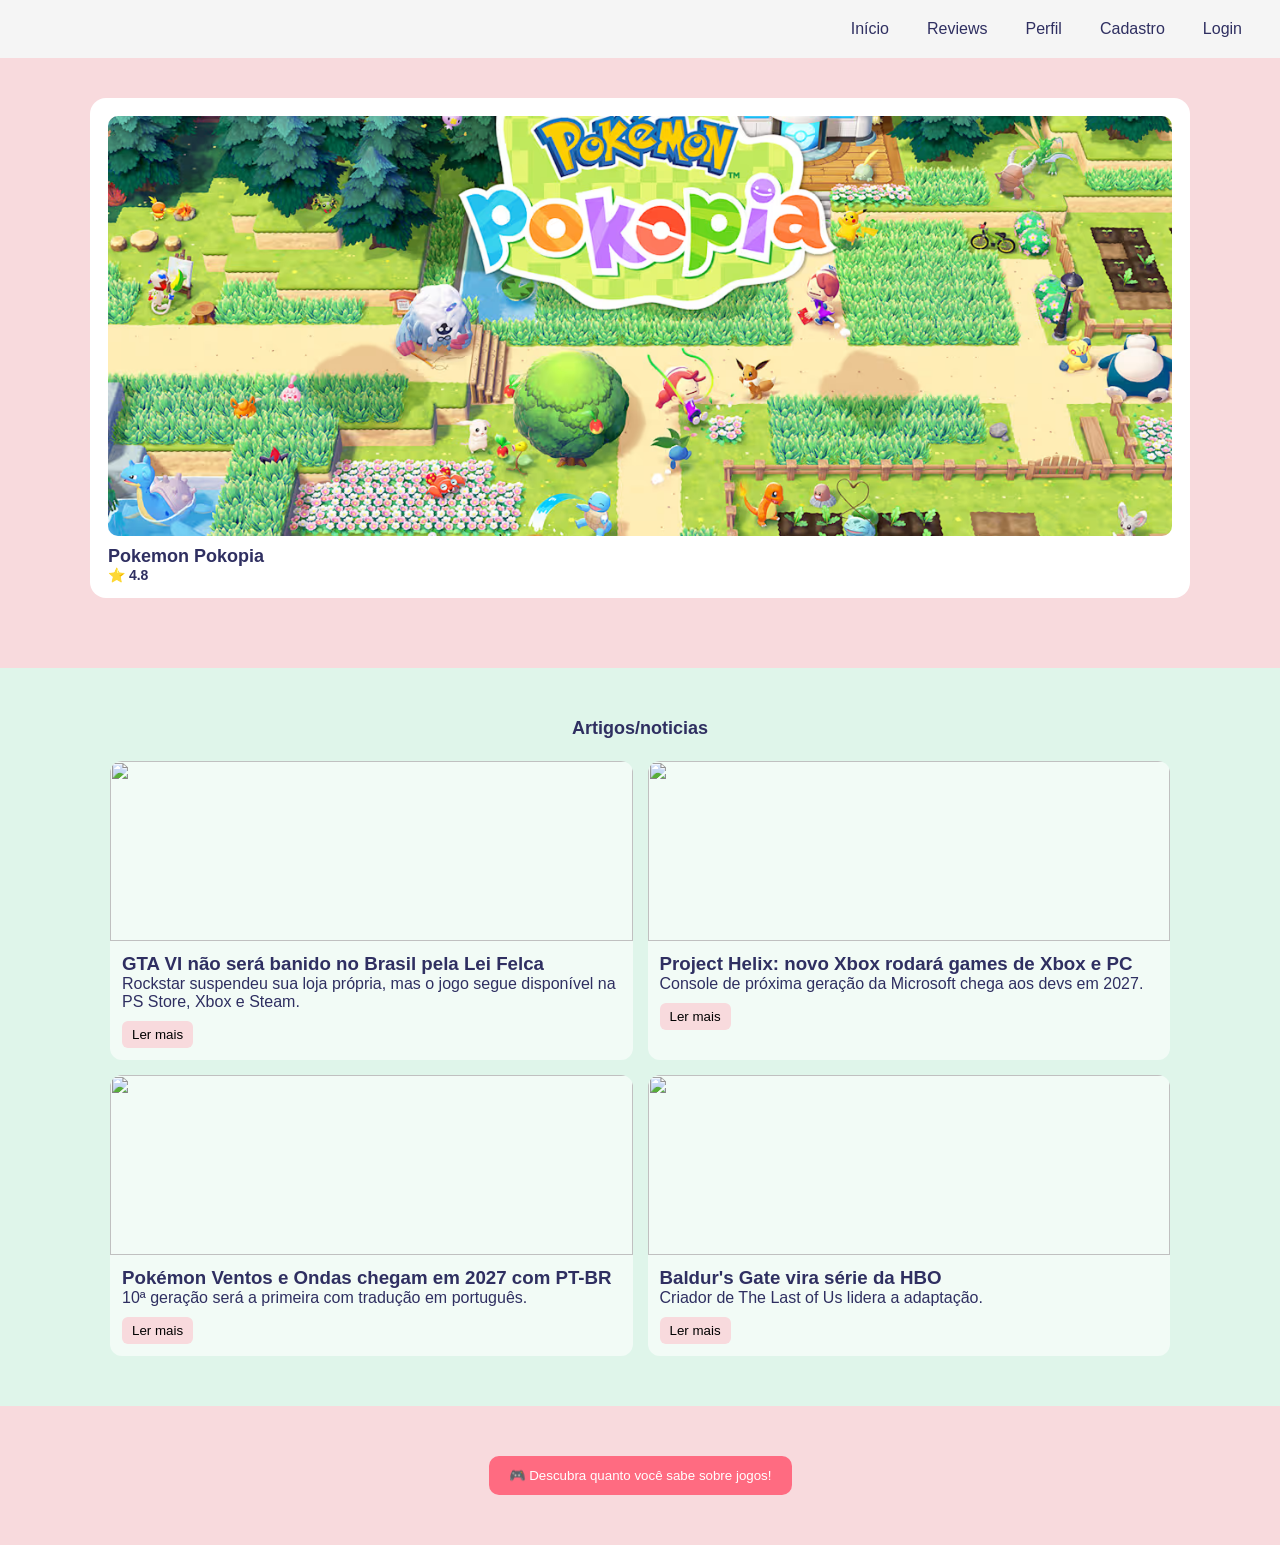
==== public/index.html @ 3f50abb3 "integrando api para cadastro e login" ====
<!DOCTYPE html>
<html lang="pt-BR">
<head>
  <meta charset="UTF-8">
  <meta name="viewport" content="width=device-width, initial-scale=1.0">
  <title>Blog</title>
  <link rel="stylesheet" href="./css/stylehome.css">
</head>

<body>

  <nav class="barra-nav">
    <div class="logo"></div>
    <div class="menu-nav">
      <a href="#" class="item-nav">Início</a>
      <a href="#" class="item-nav"> Reviews</a>
      <a href="#" class="item-nav">Perfil</a>
      <a href="cadastro.html" class="item-nav">Cadastro</a>
      <a href="login.html" class="item-nav">Login</a>
    </div>
  </nav>

  <main class="conteudo-principal">

    <section class="secao-destaque">
      <div class="carrossel">
        <div class="imagem-destaque">
          <img src="./assets/pokopia.png" class="img-placeholder">
        </div>
         <span class="nome-jogo">Pokemon Pokopia</span>
        <span class="nota-jogo">⭐ 4.8</span>
      </div>
      <div class="info-jogo-destaque">
       
      </div>
    </section>

   <section class="secao-generica">
  <h2 class="titulo-secao">Artigos/noticias</h2>

  <div class="grade-artigos">

    <!-- CARD 1 -->
    <div class="card-artigo">
      <div class="imagem-artigo">
        <img src="https://s2-g1.glbimg.com/ysUMtd2SJneUNiLdYTcmkERN_os=/0x0:1000x167/984x0/smart/filters:strip_icc()/i.s3.glbimg.com/v1/AUTH_59edd422c0c84a879bd37670ae4f538a/internal_photos/bs/2018/o/s/aubBAURqyUaTHrPVRgqA/selo-nao-e-bem-assim-1-.jpg">
      </div>
      <div class="conteudo-artigo">
        <h3 class="titulo-artigo">GTA VI não será banido no Brasil pela Lei Felca</h3>
        <p class="descricao-artigo">Rockstar suspendeu sua loja própria, mas o jogo segue disponível na PS Store, Xbox e Steam.</p>
        <a href="https://g1.globo.com/fato-ou-fake/noticia/2026/03/20/nao-e-bem-assim-gta-vi-nao-sera-comercializado-no-brasil-apos-implementacao-da-lei-felca.ghtml" target="_blank">
          <button class="btn-ler-mais">Ler mais</button>
        </a>
      </div>
    </div>

    <!-- CARD 2 -->
    <div class="card-artigo">
      <div class="imagem-artigo">
        <img src="https://s2-g1.glbimg.com/LYqdhQ_bmThPkIyx-icjrYDOu0E=/0x0:960x540/984x0/smart/filters:strip_icc()/i.s3.glbimg.com/v1/AUTH_59edd422c0c84a879bd37670ae4f538a/internal_photos/bs/2026/p/U/lhWBQKSBmDoEu4s6tlig/project-helix.jpg">
      </div>
      <div class="conteudo-artigo">
        <h3 class="titulo-artigo">Project Helix: novo Xbox rodará games de Xbox e PC</h3>
        <p class="descricao-artigo">Console de próxima geração da Microsoft chega aos devs em 2027.</p>
        <a href="https://g1.globo.com/pop-arte/games/noticia/2026/03/05/console-de-proxima-geracao-da-microsoft-de-codinome-project-helix-vai-rodar-games-de-xbox-e-pc.ghtml" target="_blank">
          <button class="btn-ler-mais">Ler mais</button>
        </a>
      </div>
    </div>

    <!-- CARD 3 -->
    <div class="card-artigo">
      <div class="imagem-artigo">
        <img src="https://www.adrenaline.com.br/wp-content/uploads/2026/02/pokemon-ventos-ondas-oficial.jpg">
      </div>
      <div class="conteudo-artigo">
        <h3 class="titulo-artigo">Pokémon Ventos e Ondas chegam em 2027 com PT-BR</h3>
        <p class="descricao-artigo">10ª geração será a primeira com tradução em português.</p>
        <a href="https://g1.globo.com/pop-arte/games/noticia/2026/02/27/pokemon-ventos-e-ondas-sao-novos-games-da-franquia-com-lancamento-em-2027-veja-trailer.ghtml" target="_blank">
          <button class="btn-ler-mais">Ler mais</button>
        </a>
      </div>
    </div>

    <!-- CARD 4 -->
    <div class="card-artigo">
      <div class="imagem-artigo">
        <img src="https://s2-g1.glbimg.com/G4YQQPD0C_KncpFWGKjkvDP0rIg=/0x0:1920x1080/984x0/smart/filters:strip_icc()/i.s3.glbimg.com/v1/AUTH_59edd422c0c84a879bd37670ae4f538a/internal_photos/bs/2026/W/F/KWmgUUS76iBB3D5oLlbQ/baldurs-gate-3.jpg">
      </div>
      <div class="conteudo-artigo">
        <h3 class="titulo-artigo">Baldur's Gate vira série da HBO</h3>
        <p class="descricao-artigo">Criador de The Last of Us lidera a adaptação.</p>
        <a href="https://g1.globo.com/pop-arte/tv-e-series/noticia/2026/02/05/baldurs-gate-vai-virar-serie-do-cocriador-de-the-last-of-us.ghtml" target="_blank">
          <button class="btn-ler-mais">Ler mais</button>
        </a>
      </div>
    </div>

  </div>
</section>

    <!-- QUIZ (ADICIONADO) -->
    <section class="secao-quiz">

      <button class="btn-quiz" onclick="iniciarQuiz()">
        🎮 Descubra quanto você sabe sobre jogos!
      </button>

      <div class="caixa-quiz" id="quizBox" style="display:none;">
        
        <p class="progresso-quiz">
          Questão <span id="numQuestao">1</span> de <span id="totalQuestoes"></span>
        </p>

        <div class="barra-progresso">
          <div class="barra-progresso-preenchida" id="barra"></div>
        </div>

        <p class="pergunta-quiz" id="pergunta"></p>

        <div class="opcoes-quiz">
          <button class="opcao-quiz" onclick="responder('A')" id="A"></button>
          <button class="opcao-quiz" onclick="responder('B')" id="B"></button>
          <button class="opcao-quiz" onclick="responder('C')" id="C"></button>
          <button class="opcao-quiz" onclick="responder('D')" id="D"></button>
        </div>

        <button onclick="proxima()" id="btnProx" disabled>Próxima</button>

      </div>

    </section>

  </main>

</body>

<script>
const perguntas = [
{
  pergunta: "Quem criou The Legend of Zelda?",
  A: "Shigeru Miyamoto",
  B: "Hideo Kojima",
  C: "Shinji Mikami",
  D: "Masahiro Sakurai",
  correta: "A"
},
{
  pergunta: "Qual é a franquia mais vendida?",
  A: "GTA",
  B: "Mario",
  C: "Pokémon",
  D: "Call of Duty",
  correta: "C"
},
{
  pergunta: "Quem criou o PlayStation?",
  A: "Nintendo",
  B: "Microsoft",
  C: "Sony",
  D: "SEGA",
  correta: "C"
}
]

let atual = 0
let pontos = 0

function iniciarQuiz() {
  document.getElementById("quizBox").style.display = "block"
  carregarPergunta()
}

function carregarPergunta() {
  let q = perguntas[atual]

  document.getElementById("pergunta").innerText = q.pergunta
  document.getElementById("A").innerText = q.A
  document.getElementById("B").innerText = q.B
  document.getElementById("C").innerText = q.C
  document.getElementById("D").innerText = q.D

  document.getElementById("numQuestao").innerText = atual + 1
  document.getElementById("totalQuestoes").innerText = perguntas.length

  let progresso = (atual / perguntas.length) * 100
  document.getElementById("barra").style.width = progresso + "%"

  document.getElementById("btnProx").disabled = true
}

function responder(letra) {
  if (letra === perguntas[atual].correta) {
    pontos++
  }

  document.getElementById("btnProx").disabled = false
}

function proxima() {
  atual++

  if (atual < perguntas.length) {
    carregarPergunta()
  } else {
    finalizar()
  }
}

function finalizar() {
  document.getElementById("quizBox").innerHTML = `
    <h2>Fim do Quiz 🎉</h2>
    <p>Você acertou ${pontos} de ${perguntas.length}</p>
    <button onclick="location.reload()">Jogar novamente</button>
  `
}
</script>

</html>
---- public/css/stylehome.css ----
* {
  margin: 0;
  padding: 0;
  box-sizing: border-box;
}

body {
  font-family: sans-serif;
  color: #2F2F61;
  background: #ffffff;
}
.barra-nav {
  display: flex;
  justify-content: space-between;
  align-items: center;
  background-color: #f5f5f5;
  padding: 12px 24px;
}

.menu-nav {
  display: flex;
  gap: 10px;
}

.item-nav {
  text-decoration: none;
  color: #2F2F61;
  padding: 8px 14px;
  border-radius: 20px;
}

.conteudo-principal {
  width: 100%;
}

main section {
  width: 100%;
  padding: 50px 0;
}

main section:nth-child(odd) {
  background: #F8DADD;
}

main section:nth-child(even) {
  background: #DFF5EA;
}
main section > * {
  max-width: 1100px;
  margin: 0 auto;
  padding: 0 20px;
}

.secao-destaque {
  padding: 40px 0;
}

.titulo-secao {
  max-width: 900px;
  margin: 0 auto 10px auto;
  padding: 0 20px;
  font-size: 18px;
}

.carrossel {
  width: 100%;
  max-width: 1100px;
  margin: 0 auto;
  border-radius: 16px;
  background: white;
  padding: 18px;
  height: 500px;
}

.img-placeholder {
  width: 100%;
  height: 420px;
  object-fit: cover;
  border-radius: 10px;
  display: block;
}

.info-jogo-destaque {
  display: flex;
  justify-content: space-between;
  padding: 30px 0 0 0;
}

.secao-generica {
  display: flex;
  flex-direction: column;
  gap: 12px;
}

.card-vazio,
.card-artigo,
.caixa-quiz {
  background: rgba(255, 255, 255, 0.6);
  border-radius: 12px;
}

.grade-cards {
  display: grid;
  grid-template-columns: repeat(3, 1fr);
  gap: 15px;
}

.card-vazio {
  height: 140px;
}

/* ================= ARTIGOS ================= */

.grade-artigos {
  display: grid;
  grid-template-columns: repeat(2, 1fr);
  gap: 15px;
}

.card-artigo {
  overflow: hidden;
  display: flex;
  flex-direction: column;
}

.imagem-artigo {
  height: 180px;
}

.imagem-artigo img {
  width: 100%;
  height: 100%;
  object-fit: cover;
}

.conteudo-artigo {
  padding: 12px;
}

.btn-ler-mais {
  margin-top: 10px;
  background: #F8DADD;
  border: none;
  padding: 6px 10px;
  border-radius: 6px;
  cursor: pointer;
}

/* ================= QUIZ ================= */

.secao-quiz {
  text-align: center;
}

.btn-quiz {
  background: #ff6b81;
  color: white;
  border: none;
  padding: 12px 20px;
  border-radius: 10px;
  cursor: pointer;
}

.caixa-quiz {
  margin-top: 20px;
  padding: 20px;
  max-width: 500px;
  margin-left: auto;
  margin-right: auto;
}

.opcao-quiz {
  width: 100%;
  margin: 8px 0;
  padding: 10px;
  border-radius: 8px;
  border: none;
  background: rgba(255,255,255,0.8);
  cursor: pointer;
}

.opcao-quiz:hover {
  background: #ff6b81;
  color: white;
}

/* BARRA */
.barra-progresso {
  height: 8px;
  background: #ddd;
  border-radius: 10px;
  margin: 10px 0;
}

.barra-progresso-preenchida {
  height: 100%;
  width: 0%;
  background: #ff6b81;
  border-radius: 10px;
}
.nome-jogo {
  font-size: 18px;
  font-weight: bold;
  display: block;
  margin-top: 10px;
}

.nota-jogo {
  font-size: 14px;
  font-weight: bold;
  display: block;
}
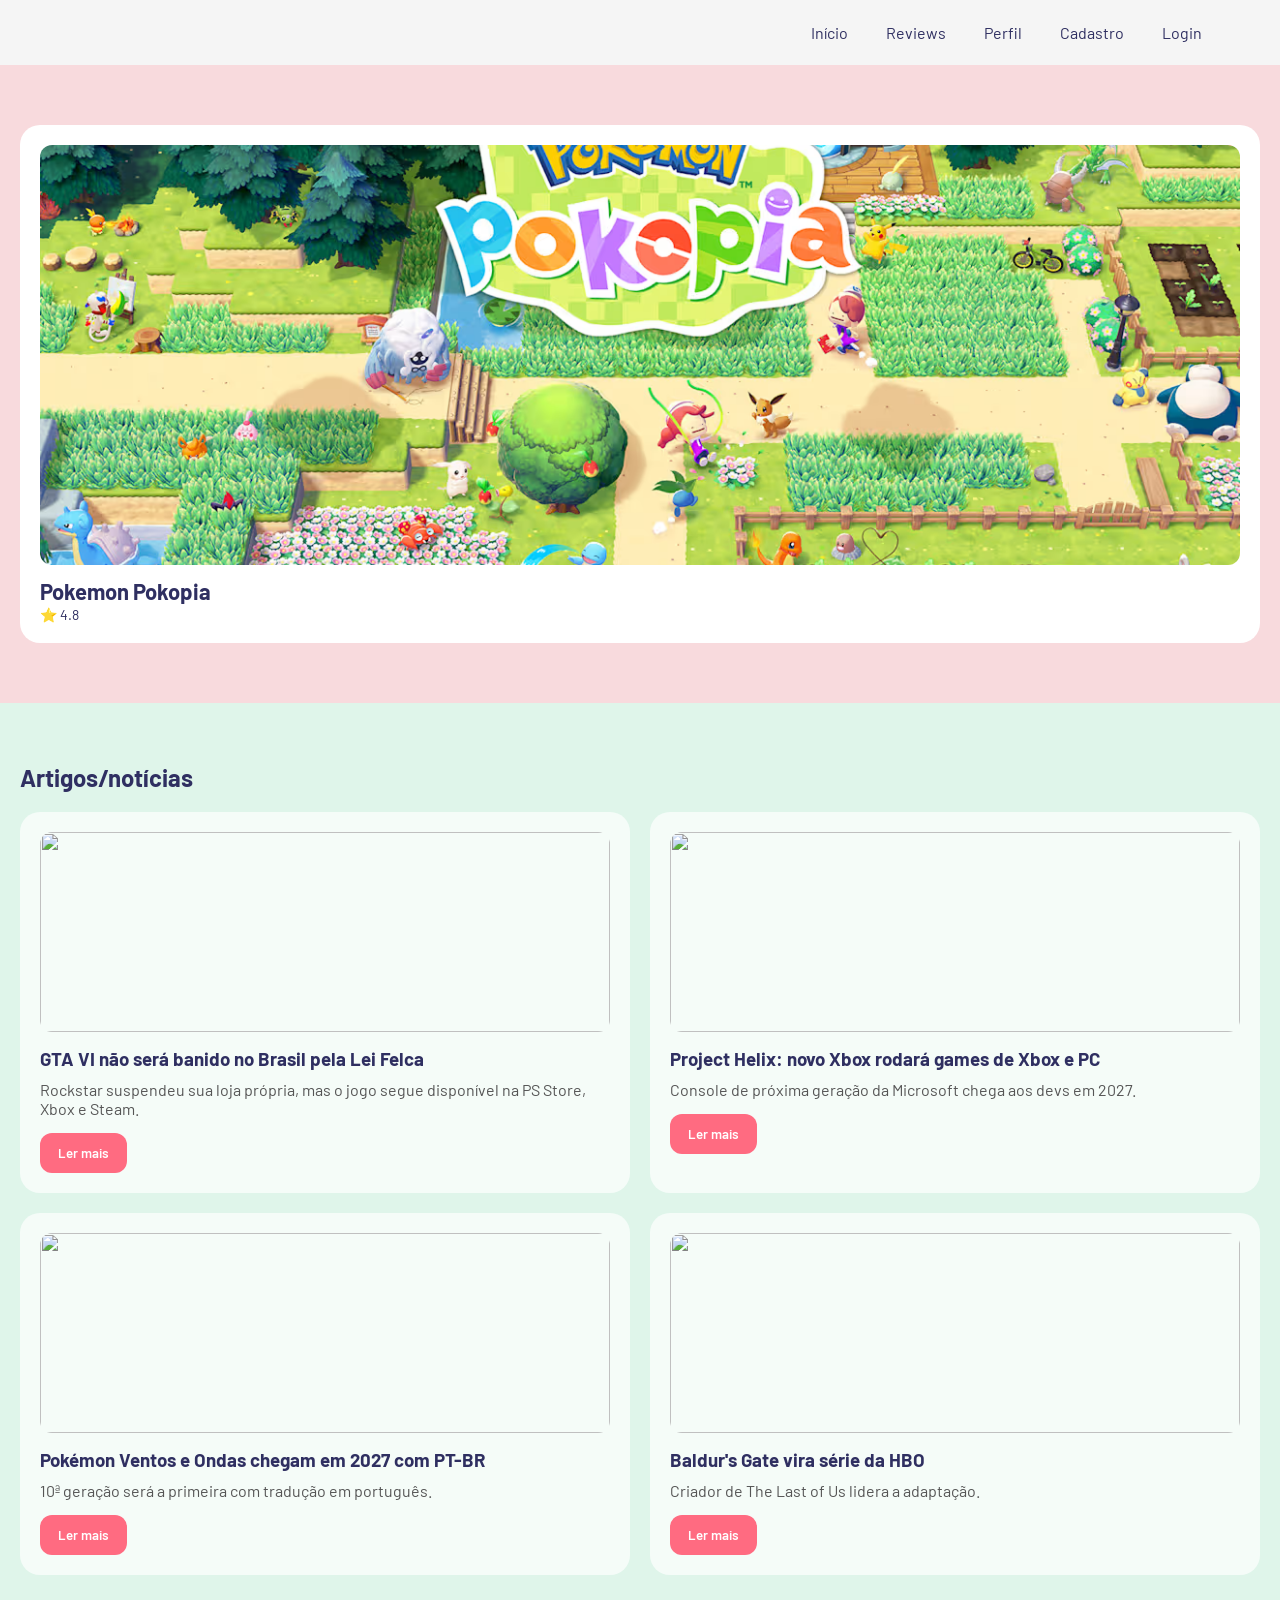
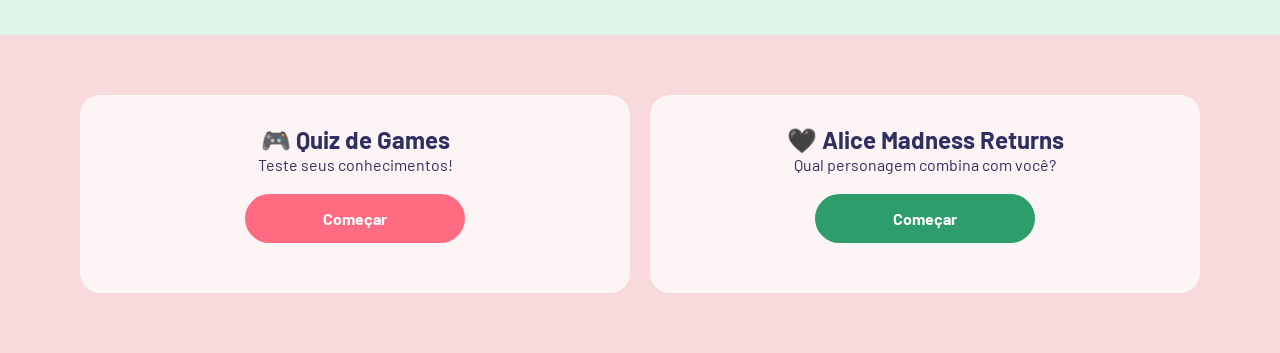
==== commit 1f9f53ee: "subindo tudo de novo que esqueci antes (quizes, design melhorado, historia de alice e dash" ====
--- a/public/index.html
+++ b/public/index.html
@@ -1,10 +1,44 @@
 <!DOCTYPE html>
 <html lang="pt-BR">
+
 <head>
   <meta charset="UTF-8">
   <meta name="viewport" content="width=device-width, initial-scale=1.0">
-  <title>Blog</title>
-  <link rel="stylesheet" href="./css/stylehome.css">
+  <title>Blog de Games</title>
+  <link rel="stylesheet" href="./css/stylehome.css" />
+  <style>
+    /* Estilos básicos para garantir que o quiz funcione visualmente */
+    .barra {
+      background: #eee;
+      border-radius: 5px;
+      margin: 10px 0;
+      height: 10px;
+      overflow: hidden;
+    }
+
+    #progressoGame,
+    #progressoAlice {
+      height: 100%;
+      background: #4CAF50;
+      width: 0%;
+      transition: 0.3s;
+    }
+
+    .opcoes button {
+      display: block;
+      width: 100%;
+      margin: 5px 0;
+      padding: 10px;
+      cursor: pointer;
+      border: 1px solid #ccc;
+      border-radius: 4px;
+    }
+
+    .resultado-quiz {
+      text-align: center;
+      padding: 20px;
+    }
+  </style>
 </head>
 
 <body>
@@ -13,7 +47,7 @@
     <div class="logo"></div>
     <div class="menu-nav">
       <a href="#" class="item-nav">Início</a>
-      <a href="#" class="item-nav"> Reviews</a>
+      <a href="#" class="item-nav">Reviews</a>
       <a href="#" class="item-nav">Perfil</a>
       <a href="cadastro.html" class="item-nav">Cadastro</a>
       <a href="login.html" class="item-nav">Login</a>
@@ -25,195 +59,376 @@
     <section class="secao-destaque">
       <div class="carrossel">
         <div class="imagem-destaque">
-          <img src="./assets/pokopia.png" class="img-placeholder">
-        </div>
-         <span class="nome-jogo">Pokemon Pokopia</span>
+          <img src="./assets/pokopia.png" class="img-placeholder" alt="Pokemon Pokopia">
+        </div>
+        <span class="nome-jogo">Pokemon Pokopia</span>
         <span class="nota-jogo">⭐ 4.8</span>
       </div>
-      <div class="info-jogo-destaque">
-       
+    </section>
+    <section class="secao-generica">
+      <h2 class="titulo-secao">Artigos/notícias</h2>
+
+      <div class="grade-artigos">
+
+        <div class="card-artigo">
+          <div class="imagem-artigo">
+            <img
+              src="https://s2-g1.glbimg.com/ysUMtd2SJneUNiLdYTcmkERN_os=/0x0:1000x167/984x0/smart/filters:strip_icc()/i.s3.glbimg.com/v1/AUTH_59edd422c0c84a879bd37670ae4f538a/internal_photos/bs/2018/o/s/aubBAURqyUaTHrPVRgqA/selo-nao-e-bem-assim-1-.jpg">
+          </div>
+          <div class="conteudo-artigo">
+            <h3 class="titulo-artigo">GTA VI não será banido no Brasil pela Lei Felca</h3>
+            <p class="descricao-artigo">Rockstar suspendeu sua loja própria, mas o jogo segue disponível na PS Store,
+              Xbox e Steam.</p>
+            <a href="https://g1.globo.com/fato-ou-fake/noticia/2026/03/20/nao-e-bem-assim-gta-vi-nao-sera-comercializado-no-brasil-apos-implementacao-da-lei-felca.ghtml"
+              target="_blank">
+              <button class="btn-ler-mais">Ler mais</button>
+            </a>
+          </div>
+        </div>
+
+        <div class="card-artigo">
+          <div class="imagem-artigo">
+            <img
+              src="https://s2-g1.glbimg.com/LYqdhQ_bmThPkIyx-icjrYDOu0E=/0x0:960x540/984x0/smart/filters:strip_icc()/i.s3.glbimg.com/v1/AUTH_59edd422c0c84a879bd37670ae4f538a/internal_photos/bs/2026/p/U/lhWBQKSBmDoEu4s6tlig/project-helix.jpg">
+          </div>
+          <div class="conteudo-artigo">
+            <h3 class="titulo-artigo">Project Helix: novo Xbox rodará games de Xbox e PC</h3>
+            <p class="descricao-artigo">Console de próxima geração da Microsoft chega aos devs em 2027.</p>
+            <a href="https://g1.globo.com/pop-arte/games/noticia/2026/03/05/console-de-proxima-geracao-da-microsoft-de-codinome-project-helix-vai-rodar-games-de-xbox-e-pc.ghtml"
+              target="_blank">
+              <button class="btn-ler-mais">Ler mais</button>
+            </a>
+          </div>
+        </div>
+
+        <div class="card-artigo">
+          <div class="imagem-artigo">
+            <img src="https://www.adrenaline.com.br/wp-content/uploads/2026/02/pokemon-ventos-ondas-oficial.jpg">
+          </div>
+          <div class="conteudo-artigo">
+            <h3 class="titulo-artigo">Pokémon Ventos e Ondas chegam em 2027 com PT-BR</h3>
+            <p class="descricao-artigo">10ª geração será a primeira com tradução em português.</p>
+            <a href="https://g1.globo.com/pop-arte/games/noticia/2026/02/27/pokemon-ventos-e-ondas-sao-novos-games-da-franquia-com-lancamento-em-2027-veja-trailer.ghtml"
+              target="_blank">
+              <button class="btn-ler-mais">Ler mais</button>
+            </a>
+          </div>
+        </div>
+
+        <div class="card-artigo">
+          <div class="imagem-artigo">
+            <img
+              src="https://s2-g1.glbimg.com/G4YQQPD0C_KncpFWGKjkvDP0rIg=/0x0:1920x1080/984x0/smart/filters:strip_icc()/i.s3.glbimg.com/v1/AUTH_59edd422c0c84a879bd37670ae4f538a/internal_photos/bs/2026/W/F/KWmgUUS76iBB3D5oLlbQ/baldurs-gate-3.jpg">
+          </div>
+          <div class="conteudo-artigo">
+            <h3 class="titulo-artigo">Baldur's Gate vira série da HBO</h3>
+            <p class="descricao-artigo">Criador de The Last of Us lidera a adaptação.</p>
+            <a href="https://g1.globo.com/pop-arte/tv-e-series/noticia/2026/02/05/baldurs-gate-vai-virar-serie-do-cocriador-de-the-last-of-us.ghtml"
+              target="_blank">
+              <button class="btn-ler-mais">Ler mais</button>
+            </a>
+          </div>
+        </div>
+
       </div>
     </section>
 
-   <section class="secao-generica">
-  <h2 class="titulo-secao">Artigos/noticias</h2>
-
-  <div class="grade-artigos">
-
-    <!-- CARD 1 -->
-    <div class="card-artigo">
-      <div class="imagem-artigo">
-        <img src="https://s2-g1.glbimg.com/ysUMtd2SJneUNiLdYTcmkERN_os=/0x0:1000x167/984x0/smart/filters:strip_icc()/i.s3.glbimg.com/v1/AUTH_59edd422c0c84a879bd37670ae4f538a/internal_photos/bs/2018/o/s/aubBAURqyUaTHrPVRgqA/selo-nao-e-bem-assim-1-.jpg">
+    <section class="secao-quiz">
+
+      <div class="card-quiz">
+        <h2>🎮 Quiz de Games</h2>
+        <p>Teste seus conhecimentos!</p>
+        <button id="btnQuizGame" onclick="iniciarQuizGame()">Começar</button>
+
+        <div id="quizGame" style="display:none;">
+          <p>Questão <span id="numeroGame"></span> / <span id="totalGame"></span></p>
+          <div class="barra">
+            <div id="progressoGame"></div>
+          </div>
+          <h3 id="perguntaGame"></h3>
+          <div class="opcoes">
+            <button id="game0"></button>
+            <button id="game1"></button>
+            <button id="game2"></button>
+            <button id="game3"></button>
+          </div>
+          <button id="proxGame" onclick="proximaGame()" disabled>Próxima</button>
+        </div>
       </div>
-      <div class="conteudo-artigo">
-        <h3 class="titulo-artigo">GTA VI não será banido no Brasil pela Lei Felca</h3>
-        <p class="descricao-artigo">Rockstar suspendeu sua loja própria, mas o jogo segue disponível na PS Store, Xbox e Steam.</p>
-        <a href="https://g1.globo.com/fato-ou-fake/noticia/2026/03/20/nao-e-bem-assim-gta-vi-nao-sera-comercializado-no-brasil-apos-implementacao-da-lei-felca.ghtml" target="_blank">
-          <button class="btn-ler-mais">Ler mais</button>
-        </a>
+
+      <div class="card-quiz">
+        <h2>🖤 Alice Madness Returns</h2>
+        <p>Qual personagem combina com você?</p>
+        <button id="btnQuizAlice" onclick="iniciarQuizAlice()">Começar</button>
+
+        <div id="quizAlice" style="display:none;">
+          <p>Questão <span id="numeroAlice"></span> / <span id="totalAlice"></span></p>
+          <div class="barra">
+            <div id="progressoAlice"></div>
+          </div>
+          <h3 id="perguntaAlice"></h3>
+          <div class="opcoes">
+            <button id="alice0"></button>
+            <button id="alice1"></button>
+            <button id="alice2"></button>
+            <button id="alice3"></button>
+          </div>
+          <button id="proxAlice" onclick="proximaAlice()" disabled>Próxima</button>
+        </div>
       </div>
-    </div>
-
-    <!-- CARD 2 -->
-    <div class="card-artigo">
-      <div class="imagem-artigo">
-        <img src="https://s2-g1.glbimg.com/LYqdhQ_bmThPkIyx-icjrYDOu0E=/0x0:960x540/984x0/smart/filters:strip_icc()/i.s3.glbimg.com/v1/AUTH_59edd422c0c84a879bd37670ae4f538a/internal_photos/bs/2026/p/U/lhWBQKSBmDoEu4s6tlig/project-helix.jpg">
+    </section>
+  </main>
+
+  <script>
+
+  const perguntasGame = [
+    {
+      pergunta: "Quem criou Zelda?",
+      opcoes: ["Miyamoto", "Kojima", "Sakurai", "Mikami"],
+      correta: 0
+    },
+    {
+      pergunta: "Qual empresa criou o Xbox?",
+      opcoes: ["Sony", "Microsoft", "Nintendo", "SEGA"],
+      correta: 1
+    },
+    {
+      pergunta: "Minecraft foi criado por?",
+      opcoes: ["Notch", "Valve", "EA", "Ubisoft"],
+      correta: 0
+    }
+  ];
+
+  let atualGame = 0;
+  let pontosGame = 0;
+
+  function iniciarQuizGame() {
+    atualGame = 0;
+    pontosGame = 0;
+
+    document.getElementById("quizGame").style.display = "block";
+    document.getElementById("btnQuizGame").style.display = "none";
+
+    carregarGame();
+  }
+
+  function carregarGame() {
+
+    let perguntaAtual = perguntasGame[atualGame];
+
+    perguntaGame.innerText = perguntaAtual.pergunta;
+
+    numeroGame.innerText = atualGame + 1;
+    totalGame.innerText = perguntasGame.length;
+
+    progressoGame.style.width =
+      (atualGame / perguntasGame.length) * 100 + "%";
+
+    for (let i = 0; i < 4; i++) {
+
+      let botao = document.getElementById(`game${i}`);
+
+      botao.innerText = perguntaAtual.opcoes[i];
+      botao.disabled = false;
+      botao.style.background = "";
+
+      botao.onclick = function () {
+        responderGame(i);
+      };
+    }
+
+    proxGame.disabled = true;
+  }
+
+  function responderGame(i) {
+
+    let correta = perguntasGame[atualGame].correta;
+
+    for (let x = 0; x < 4; x++) {
+
+      let botao = document.getElementById(`game${x}`);
+
+      botao.disabled = true;
+
+      if (x == correta) {
+        botao.style.background = "#6fcf97";
+      }
+
+      else if (x == i) {
+        botao.style.background = "#ff6b81";
+      }
+    }
+
+    if (i == correta) {
+      pontosGame++;
+    }
+
+    proxGame.disabled = false;
+  }
+
+  function proximaGame() {
+
+    atualGame++;
+
+    if (atualGame < perguntasGame.length) {
+      carregarGame();
+    }
+
+    else {
+
+      quizGame.innerHTML = `
+        <div class="resultado-quiz">
+          <h2>🎮 Resultado</h2>
+          <p>Você acertou ${pontosGame} de ${perguntasGame.length}</p>
+          <button onclick="location.reload()">
+            Refazer
+          </button>
+        </div>
+      `;
+    }
+  }
+
+  const perguntasAlice = [
+  {
+    pergunta: "O que você faria em um perigo?",
+    opcoes: [
+      "Lutaria sem medo",
+      "Tentaria ajudar todos",
+      "Faria algo maluco",
+      "Iria embora"
+    ]
+  },
+
+  {
+    pergunta: "Qual combina mais com você?",
+    opcoes: [
+      "Coragem",
+      "Gentileza",
+      "Loucura",
+      "Mistério"
+    ]
+  },
+
+  {
+    pergunta: "Escolha um lugar:",
+    opcoes: [
+      "Castelo sombrio",
+      "Jardim mágico",
+      "Mesa do chá",
+      "Floresta escura"
+    ]
+  }
+];
+
+let atualAlice = 0;
+
+let A = 0;
+let B = 0;
+let C = 0;
+let D = 0;
+
+function iniciarQuizAlice() {
+
+  atualAlice = 0;
+
+  A = 0;
+  B = 0;
+  C = 0;
+  D = 0;
+
+  document.getElementById("quizAlice").style.display = "block";
+  document.getElementById("btnQuizAlice").style.display = "none";
+
+  carregarAlice();
+}
+
+function carregarAlice() {
+
+  let perguntaAtual = perguntasAlice[atualAlice];
+  perguntaAlice.innerText = perguntaAtual.pergunta;
+  numeroAlice.innerText = atualAlice + 1;
+  totalAlice.innerText = perguntasAlice.length;
+
+  progressoAlice.style.width =
+    (atualAlice / perguntasAlice.length) * 100 + "%";
+
+  for (let i = 0; i < 4; i++) {
+
+    let botao = document.getElementById(`alice${i}`);
+
+    botao.innerText = perguntaAtual.opcoes[i];
+    botao.disabled = false;
+    botao.style.background = "";
+    botao.onclick = function () {
+      responderAlice(i);
+    };
+  }
+  proxAlice.disabled = true;
+}
+
+function responderAlice(i) {
+
+  if (i == 0) {
+    A++;
+  }
+
+  if (i == 1) {
+    B++;
+  }
+
+  if (i == 2) {
+    C++;
+  }
+  if (i == 3) {
+    D++;
+  }
+
+  for (let x = 0; x < 4; x++) {
+    let botao = document.getElementById(`alice${x}`);
+    botao.disabled = true;
+    if (x == i) {
+      botao.style.background = "#d7b8ff";
+    }
+  }
+  proxAlice.disabled = false;
+}
+
+function proximaAlice() {
+  atualAlice++;
+
+  if (atualAlice < perguntasAlice.length) {
+    carregarAlice();
+  } else {
+    let personagem = "";
+
+    if (A > B && A > C && A > D) {
+      personagem = "🖤 Alice";
+    }
+
+    if (B > A && B > C && B > D) {
+      personagem = "😺 Cheshire";
+    }
+
+    if (C > A && C > B && C > D) {
+      personagem = "🎩 Chapeleiro";
+    }
+
+    if (D > A && D > B && D > C) {
+      personagem = "👑 Rainha Vermelha";
+    }
+
+    quizAlice.innerHTML = `
+      <div class="resultado-quiz">
+        <h2>${personagem}</h2>
+
+        <button onclick="location.reload()">
+          Refazer
+        </button>
       </div>
-      <div class="conteudo-artigo">
-        <h3 class="titulo-artigo">Project Helix: novo Xbox rodará games de Xbox e PC</h3>
-        <p class="descricao-artigo">Console de próxima geração da Microsoft chega aos devs em 2027.</p>
-        <a href="https://g1.globo.com/pop-arte/games/noticia/2026/03/05/console-de-proxima-geracao-da-microsoft-de-codinome-project-helix-vai-rodar-games-de-xbox-e-pc.ghtml" target="_blank">
-          <button class="btn-ler-mais">Ler mais</button>
-        </a>
-      </div>
-    </div>
-
-    <!-- CARD 3 -->
-    <div class="card-artigo">
-      <div class="imagem-artigo">
-        <img src="https://www.adrenaline.com.br/wp-content/uploads/2026/02/pokemon-ventos-ondas-oficial.jpg">
-      </div>
-      <div class="conteudo-artigo">
-        <h3 class="titulo-artigo">Pokémon Ventos e Ondas chegam em 2027 com PT-BR</h3>
-        <p class="descricao-artigo">10ª geração será a primeira com tradução em português.</p>
-        <a href="https://g1.globo.com/pop-arte/games/noticia/2026/02/27/pokemon-ventos-e-ondas-sao-novos-games-da-franquia-com-lancamento-em-2027-veja-trailer.ghtml" target="_blank">
-          <button class="btn-ler-mais">Ler mais</button>
-        </a>
-      </div>
-    </div>
-
-    <!-- CARD 4 -->
-    <div class="card-artigo">
-      <div class="imagem-artigo">
-        <img src="https://s2-g1.glbimg.com/G4YQQPD0C_KncpFWGKjkvDP0rIg=/0x0:1920x1080/984x0/smart/filters:strip_icc()/i.s3.glbimg.com/v1/AUTH_59edd422c0c84a879bd37670ae4f538a/internal_photos/bs/2026/W/F/KWmgUUS76iBB3D5oLlbQ/baldurs-gate-3.jpg">
-      </div>
-      <div class="conteudo-artigo">
-        <h3 class="titulo-artigo">Baldur's Gate vira série da HBO</h3>
-        <p class="descricao-artigo">Criador de The Last of Us lidera a adaptação.</p>
-        <a href="https://g1.globo.com/pop-arte/tv-e-series/noticia/2026/02/05/baldurs-gate-vai-virar-serie-do-cocriador-de-the-last-of-us.ghtml" target="_blank">
-          <button class="btn-ler-mais">Ler mais</button>
-        </a>
-      </div>
-    </div>
-
-  </div>
-</section>
-
-    <!-- QUIZ (ADICIONADO) -->
-    <section class="secao-quiz">
-
-      <button class="btn-quiz" onclick="iniciarQuiz()">
-        🎮 Descubra quanto você sabe sobre jogos!
-      </button>
-
-      <div class="caixa-quiz" id="quizBox" style="display:none;">
-        
-        <p class="progresso-quiz">
-          Questão <span id="numQuestao">1</span> de <span id="totalQuestoes"></span>
-        </p>
-
-        <div class="barra-progresso">
-          <div class="barra-progresso-preenchida" id="barra"></div>
-        </div>
-
-        <p class="pergunta-quiz" id="pergunta"></p>
-
-        <div class="opcoes-quiz">
-          <button class="opcao-quiz" onclick="responder('A')" id="A"></button>
-          <button class="opcao-quiz" onclick="responder('B')" id="B"></button>
-          <button class="opcao-quiz" onclick="responder('C')" id="C"></button>
-          <button class="opcao-quiz" onclick="responder('D')" id="D"></button>
-        </div>
-
-        <button onclick="proxima()" id="btnProx" disabled>Próxima</button>
-
-      </div>
-
-    </section>
-
-  </main>
-
-</body>
-
-<script>
-const perguntas = [
-{
-  pergunta: "Quem criou The Legend of Zelda?",
-  A: "Shigeru Miyamoto",
-  B: "Hideo Kojima",
-  C: "Shinji Mikami",
-  D: "Masahiro Sakurai",
-  correta: "A"
-},
-{
-  pergunta: "Qual é a franquia mais vendida?",
-  A: "GTA",
-  B: "Mario",
-  C: "Pokémon",
-  D: "Call of Duty",
-  correta: "C"
-},
-{
-  pergunta: "Quem criou o PlayStation?",
-  A: "Nintendo",
-  B: "Microsoft",
-  C: "Sony",
-  D: "SEGA",
-  correta: "C"
-}
-]
-
-let atual = 0
-let pontos = 0
-
-function iniciarQuiz() {
-  document.getElementById("quizBox").style.display = "block"
-  carregarPergunta()
-}
-
-function carregarPergunta() {
-  let q = perguntas[atual]
-
-  document.getElementById("pergunta").innerText = q.pergunta
-  document.getElementById("A").innerText = q.A
-  document.getElementById("B").innerText = q.B
-  document.getElementById("C").innerText = q.C
-  document.getElementById("D").innerText = q.D
-
-  document.getElementById("numQuestao").innerText = atual + 1
-  document.getElementById("totalQuestoes").innerText = perguntas.length
-
-  let progresso = (atual / perguntas.length) * 100
-  document.getElementById("barra").style.width = progresso + "%"
-
-  document.getElementById("btnProx").disabled = true
-}
-
-function responder(letra) {
-  if (letra === perguntas[atual].correta) {
-    pontos++
-  }
-
-  document.getElementById("btnProx").disabled = false
-}
-
-function proxima() {
-  atual++
-
-  if (atual < perguntas.length) {
-    carregarPergunta()
-  } else {
-    finalizar()
-  }
-}
-
-function finalizar() {
-  document.getElementById("quizBox").innerHTML = `
-    <h2>Fim do Quiz 🎉</h2>
-    <p>Você acertou ${pontos} de ${perguntas.length}</p>
-    <button onclick="location.reload()">Jogar novamente</button>
-  `
+    `;
+  }
 }
 </script>
+</body>
 
 </html>
--- a/public/css/stylehome.css
+++ b/public/css/stylehome.css
@@ -1,212 +1,232 @@
-* {
-  margin: 0;
-  padding: 0;
-  box-sizing: border-box;
-}
-
-body {
-  font-family: sans-serif;
-  color: #2F2F61;
-  background: #ffffff;
-}
-.barra-nav {
+@import url('https://fonts.googleapis.com/css2?family=Barlow:wght@300;400;500;600;700&display=swap');
+
+:root{
+  --rosa:#ff6b81;
+  --verde:#2d9e6b;
+  --escuro:#2F2F61;
+  --claro:#ffffff;
+}
+
+*{
+  margin:0;
+  padding:0;
+  box-sizing:border-box;
+  font-family:'Barlow', sans-serif;
+}
+
+body{
+  background:#fff;
+  color:var(--escuro);
+}
+
+section{
+  padding:60px 20px;
+}
+
+section:nth-child(odd){
+  background:#F8DADD;
+}
+
+section:nth-child(even){
+  background:#DFF5EA;
+}
+
+.container{
+  width:90%;
+  max-width:1100px;
+  margin:auto;
+}
+
+.barra-nav{
+  display:flex;
+  justify-content:space-between;
+  align-items:center;
+  padding:15px 5%;
+  background:#f5f5f5;
+}
+
+.menu-nav{
+  display:flex;
+  gap:10px;
+}
+
+.item-nav{
+  text-decoration:none;
+  color:var(--escuro);
+  padding:8px 14px;
+  border-radius:20px;
+  transition:.2s;
+}
+
+.item-nav:hover{
+  background:#e9e9e9;
+}
+
+/* DESTAQUE */
+.carrossel{
+  background:var(--claro);
+  border-radius:20px;
+  padding:20px;
+}
+
+.img-placeholder{
+  width:100%;
+  height:420px;
+  object-fit:cover;
+  border-radius:12px;
+}
+
+.nome-jogo{
+  display:block;
+  margin-top:10px;
+  font-size:22px;
+  font-weight:700;
+}
+
+.nota-jogo{
+  font-size:14px;
+}
+.titulo-secao{
+  margin-bottom:20px;
+}
+
+.grade-artigos{
+  display:grid;
+  grid-template-columns:repeat(2,1fr);
+  gap:20px;
+}
+
+.card-artigo{
+  background:rgba(255,255,255,.7);
+  border-radius:20px;
+  overflow:hidden;
+  padding:20px;
+}
+
+.imagem-artigo{
+  height:200px;
+}
+
+.imagem-artigo img{
+  width:100%;
+  height:100%;
+  object-fit:cover;
+  border-radius:12px;
+}
+
+.conteudo-artigo{
+  padding-top:15px;
+}
+
+.titulo-artigo{
+  margin-bottom:10px;
+}
+
+.descricao-artigo{
+  margin-bottom:15px;
+  color:#555;
+}
+
+/* BOTÕES (Geral) */
+button{
+  border:none;
+  cursor:pointer;
+  transition:.2s;
+}
+
+.btn-ler-mais{
+  padding:12px 18px;
+  border-radius:12px;
+  color:white;
+  font-weight:600;
+  background:var(--rosa);
+}
+
+button:hover{
+  opacity:.9;
+  transform:translateY(-2px);
+}
+
+.secao-quiz {
+  display: flex;       
+  justify-content: center;
+  gap: 20px;
+}
+
+.card-quiz {
+  flex: 1;             
+  min-width: 320px;   
+  max-width: 550px;
+  background: rgba(255,255,255,.7);
+  border-radius: 20px;
+  padding: 30px;
   display: flex;
-  justify-content: space-between;
+  flex-direction: column; 
+  text-align: center;
+}
+
+#btnQuizGame, #btnQuizAlice, 
+#proxGame, #proxAlice, 
+.resultado-quiz button {
+  padding: 15px 40px;  
+  font-size: 16px;
+  font-weight: 700;
+  border-radius: 30px;
+  color: white;
+  margin: 20px auto;    
+  min-width: 220px;   
+  display: block;
+}
+
+#btnQuizGame, #proxGame, .resultado-quiz button { background: var(--rosa); }
+#btnQuizAlice, #proxAlice { background: var(--verde); }
+
+#quizGame, #quizAlice {
+  flex-direction: column;
   align-items: center;
-  background-color: #f5f5f5;
-  padding: 12px 24px;
-}
-
-.menu-nav {
-  display: flex;
-  gap: 10px;
-}
-
-.item-nav {
-  text-decoration: none;
-  color: #2F2F61;
-  padding: 8px 14px;
-  border-radius: 20px;
-}
-
-.conteudo-principal {
+}
+
+#quizGame[style*="display: block"], 
+#quizAlice[style*="display: block"] {
+  display: flex !important;
+}
+
+.barra {
   width: 100%;
-}
-
-main section {
-  width: 100%;
-  padding: 50px 0;
-}
-
-main section:nth-child(odd) {
-  background: #F8DADD;
-}
-
-main section:nth-child(even) {
-  background: #DFF5EA;
-}
-main section > * {
-  max-width: 1100px;
-  margin: 0 auto;
-  padding: 0 20px;
-}
-
-.secao-destaque {
-  padding: 40px 0;
-}
-
-.titulo-secao {
-  max-width: 900px;
-  margin: 0 auto 10px auto;
-  padding: 0 20px;
-  font-size: 18px;
-}
-
-.carrossel {
-  width: 100%;
-  max-width: 1100px;
-  margin: 0 auto;
-  border-radius: 16px;
-  background: white;
-  padding: 18px;
-  height: 500px;
-}
-
-.img-placeholder {
-  width: 100%;
-  height: 420px;
-  object-fit: cover;
-  border-radius: 10px;
-  display: block;
-}
-
-.info-jogo-destaque {
-  display: flex;
-  justify-content: space-between;
-  padding: 30px 0 0 0;
-}
-
-.secao-generica {
-  display: flex;
-  flex-direction: column;
-  gap: 12px;
-}
-
-.card-vazio,
-.card-artigo,
-.caixa-quiz {
-  background: rgba(255, 255, 255, 0.6);
-  border-radius: 12px;
-}
-
-.grade-cards {
-  display: grid;
-  grid-template-columns: repeat(3, 1fr);
-  gap: 15px;
-}
-
-.card-vazio {
-  height: 140px;
-}
-
-/* ================= ARTIGOS ================= */
-
-.grade-artigos {
-  display: grid;
-  grid-template-columns: repeat(2, 1fr);
-  gap: 15px;
-}
-
-.card-artigo {
-  overflow: hidden;
-  display: flex;
-  flex-direction: column;
-}
-
-.imagem-artigo {
-  height: 180px;
-}
-
-.imagem-artigo img {
-  width: 100%;
-  height: 100%;
-  object-fit: cover;
-}
-
-.conteudo-artigo {
-  padding: 12px;
-}
-
-.btn-ler-mais {
-  margin-top: 10px;
-  background: #F8DADD;
-  border: none;
-  padding: 6px 10px;
-  border-radius: 6px;
-  cursor: pointer;
-}
-
-/* ================= QUIZ ================= */
-
-.secao-quiz {
-  text-align: center;
-}
-
-.btn-quiz {
-  background: #ff6b81;
-  color: white;
-  border: none;
-  padding: 12px 20px;
-  border-radius: 10px;
-  cursor: pointer;
-}
-
-.caixa-quiz {
-  margin-top: 20px;
-  padding: 20px;
-  max-width: 500px;
-  margin-left: auto;
-  margin-right: auto;
-}
-
-.opcao-quiz {
-  width: 100%;
-  margin: 8px 0;
-  padding: 10px;
-  border-radius: 8px;
-  border: none;
-  background: rgba(255,255,255,0.8);
-  cursor: pointer;
-}
-
-.opcao-quiz:hover {
-  background: #ff6b81;
-  color: white;
-}
-
-/* BARRA */
-.barra-progresso {
   height: 8px;
   background: #ddd;
   border-radius: 10px;
-  margin: 10px 0;
-}
-
-.barra-progresso-preenchida {
+  margin-bottom: 20px;
+  overflow: hidden;
+}
+
+#progressoGame, #progressoAlice {
   height: 100%;
   width: 0%;
-  background: #ff6b81;
+  transition: .3s;
+}
+
+#progressoGame { background: var(--rosa); }
+#progressoAlice { background: var(--verde); }
+
+.opcoes {
+  display: flex;
+  flex-direction: column;
+  gap: 10px;
+  width: 100%;
+}
+
+.opcoes button {
+  padding: 12px;
   border-radius: 10px;
-}
-.nome-jogo {
-  font-size: 18px;
-  font-weight: bold;
-  display: block;
-  margin-top: 10px;
-}
-
-.nota-jogo {
-  font-size: 14px;
-  font-weight: bold;
-  display: block;
-}
+  background: white;
+  color: var(--escuro);
+  border: 1px solid #ccc;
+  width: 100%;
+}
+
+#game0, #game1, #game2, #game3 { border-color: var(--rosa); }
+#alice0, #alice1, #alice2, #alice3 { border-color: var(--verde); }
+
+.correta { background: var(--verde) !important; color: white; border: none !important; }
+.errada { background: var(--rosa) !important; color: white; border: none !important; }
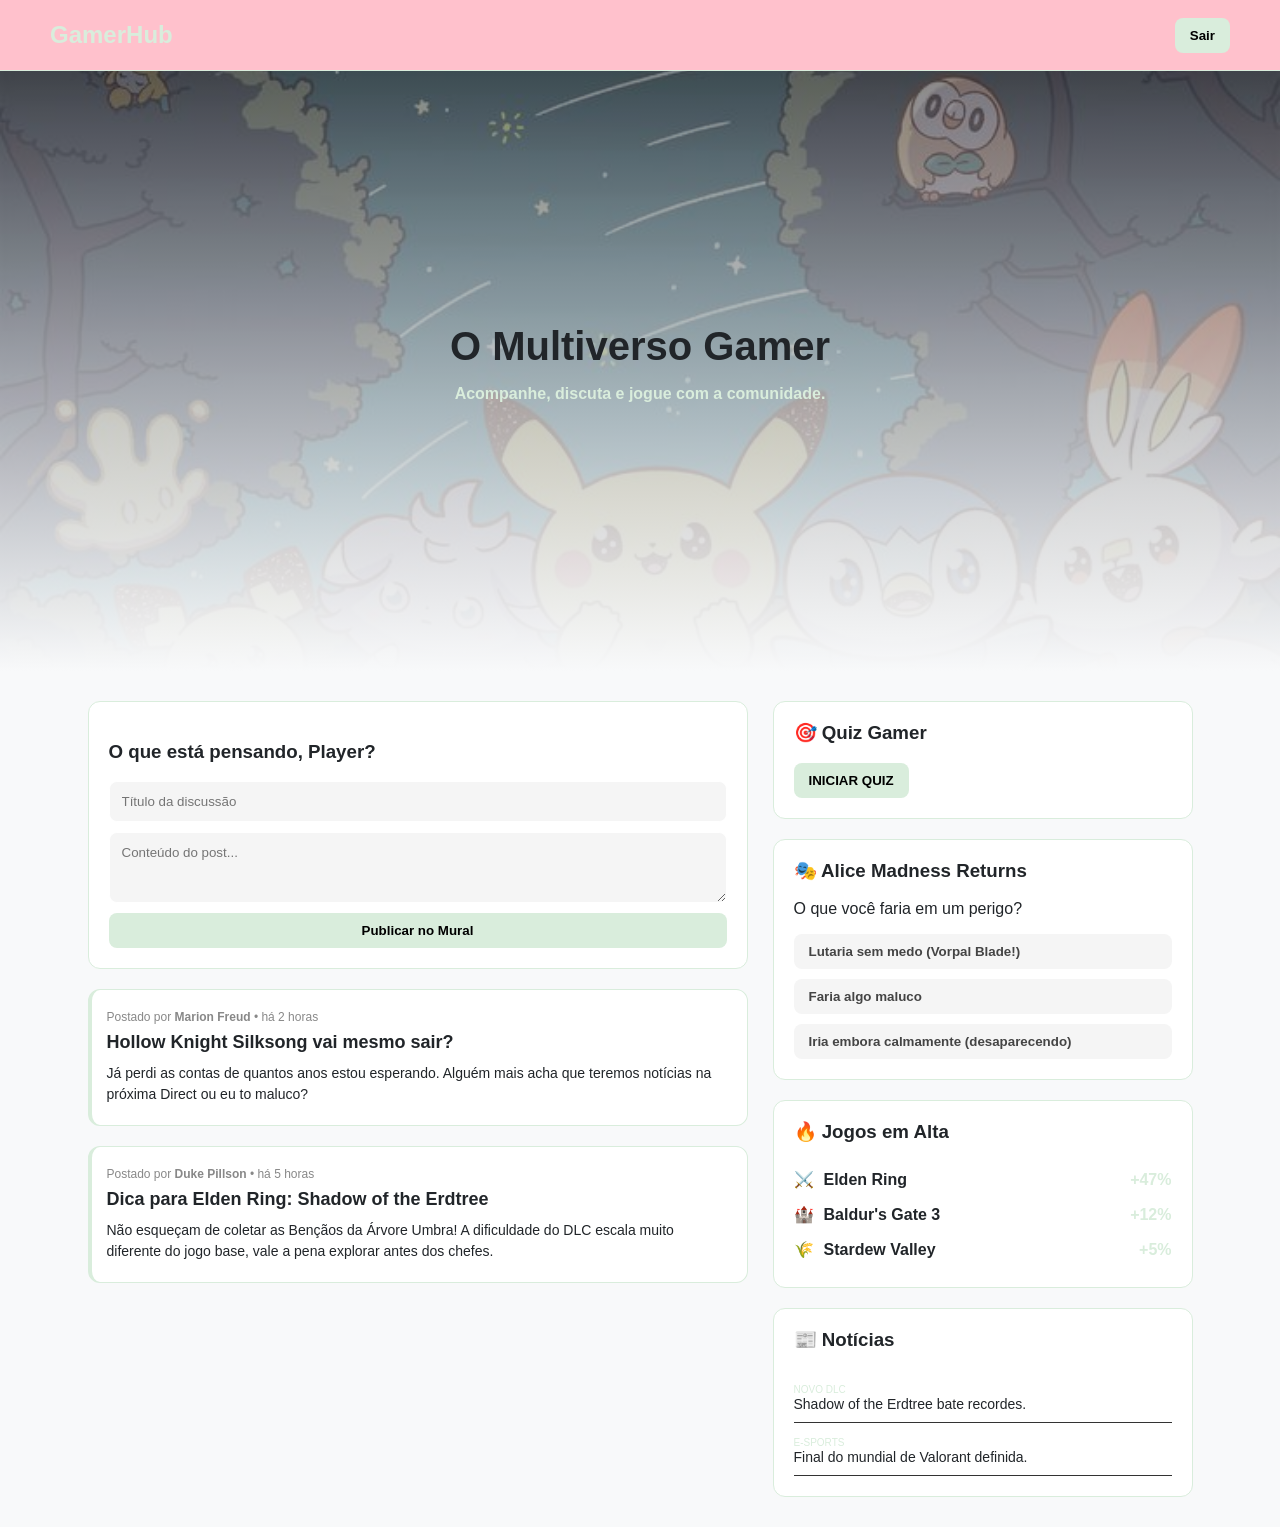
==== commit 8a4b22fe: "reformulando tela home, fazendo o forum nela" ====
--- a/public/index.html
+++ b/public/index.html
@@ -1,434 +1,258 @@
 <!DOCTYPE html>
-<html lang="pt-BR">
-
+<html lang="pt-br">
 <head>
-  <meta charset="UTF-8">
-  <meta name="viewport" content="width=device-width, initial-scale=1.0">
-  <title>Blog de Games</title>
+    <meta charset="UTF-8">
+    <meta name="viewport" content="width=device-width, initial-scale=1.0">
+    <title>GamerHub | Forum & Quiz</title>
+    
   <link rel="stylesheet" href="./css/stylehome.css" />
-  <style>
-    /* Estilos básicos para garantir que o quiz funcione visualmente */
-    .barra {
-      background: #eee;
-      border-radius: 5px;
-      margin: 10px 0;
-      height: 10px;
-      overflow: hidden;
-    }
-
-    #progressoGame,
-    #progressoAlice {
-      height: 100%;
-      background: #4CAF50;
-      width: 0%;
-      transition: 0.3s;
-    }
-
-    .opcoes button {
-      display: block;
-      width: 100%;
-      margin: 5px 0;
-      padding: 10px;
-      cursor: pointer;
-      border: 1px solid #ccc;
-      border-radius: 4px;
-    }
-
-    .resultado-quiz {
-      text-align: center;
-      padding: 20px;
-    }
-  </style>
 </head>
-
-<body>
-
-  <nav class="barra-nav">
-    <div class="logo"></div>
-    <div class="menu-nav">
-      <a href="#" class="item-nav">Início</a>
-      <a href="#" class="item-nav">Reviews</a>
-      <a href="#" class="item-nav">Perfil</a>
-      <a href="cadastro.html" class="item-nav">Cadastro</a>
-      <a href="login.html" class="item-nav">Login</a>
+<body onload="onloadEsconder()">
+
+    <div class="header">
+        <h1>GamerHub</h1>
+        <button onclick="window.location.reload()">Sair</button>
     </div>
-  </nav>
-
-  <main class="conteudo-principal">
-
-    <section class="secao-destaque">
-      <div class="carrossel">
-        <div class="imagem-destaque">
-          <img src="./assets/pokopia.png" class="img-placeholder" alt="Pokemon Pokopia">
+
+    <section class="hero">
+        <h2>O Multiverso Gamer</h2>
+        <p>Acompanhe, discuta e jogue com a comunidade.</p>
+    </section>
+
+    <div class="main-container">
+        
+        <div class="feed-column">
+            <div class="card">
+                <h3>O que está pensando, Player?</h3>
+                <div class="div-form">
+                    <input id="input_titulo" placeholder="Título da discussão">
+                    <textarea id="textarea_descricao" rows="3" placeholder="Conteúdo do post..."></textarea>
+                    <button onclick="publicar()">Publicar no Mural</button>
+                </div>
+            </div>
+
+            <div id="feed_container">
+                <div class="card post">
+                    <div class="post-meta">Postado por <b>Marion Freud</b> • há 2 horas</div>
+                    <div class="post-title">Hollow Knight Silksong vai mesmo sair?</div>
+                    <div class="post-content">Já perdi as contas de quantos anos estou esperando. Alguém mais acha que teremos notícias na próxima Direct ou eu to maluco?</div>
+                </div>
+
+                <div class="card post">
+                    <div class="post-meta">Postado por <b>Duke Pillson</b> • há 5 horas</div>
+                    <div class="post-title">Dica para Elden Ring: Shadow of the Erdtree</div>
+                    <div class="post-content">Não esqueçam de coletar as Bençãos da Árvore Umbra! A dificuldade do DLC escala muito diferente do jogo base, vale a pena explorar antes dos chefes.</div>
+                </div>
+            </div>
         </div>
-        <span class="nome-jogo">Pokemon Pokopia</span>
-        <span class="nota-jogo">⭐ 4.8</span>
-      </div>
-    </section>
-    <section class="secao-generica">
-      <h2 class="titulo-secao">Artigos/notícias</h2>
-
-      <div class="grade-artigos">
-
-        <div class="card-artigo">
-          <div class="imagem-artigo">
-            <img
-              src="https://s2-g1.glbimg.com/ysUMtd2SJneUNiLdYTcmkERN_os=/0x0:1000x167/984x0/smart/filters:strip_icc()/i.s3.glbimg.com/v1/AUTH_59edd422c0c84a879bd37670ae4f538a/internal_photos/bs/2018/o/s/aubBAURqyUaTHrPVRgqA/selo-nao-e-bem-assim-1-.jpg">
-          </div>
-          <div class="conteudo-artigo">
-            <h3 class="titulo-artigo">GTA VI não será banido no Brasil pela Lei Felca</h3>
-            <p class="descricao-artigo">Rockstar suspendeu sua loja própria, mas o jogo segue disponível na PS Store,
-              Xbox e Steam.</p>
-            <a href="https://g1.globo.com/fato-ou-fake/noticia/2026/03/20/nao-e-bem-assim-gta-vi-nao-sera-comercializado-no-brasil-apos-implementacao-da-lei-felca.ghtml"
-              target="_blank">
-              <button class="btn-ler-mais">Ler mais</button>
-            </a>
-          </div>
+
+        <div class="side-column">
+            
+            <div class="card">
+                <h3 style="margin-top: 0;">🎯 Quiz Gamer</h3>
+                <button id="btnIniciarQuiz" onclick="iniciarQuiz()">INICIAR QUIZ</button>
+
+                <div id="pontuacao" class="flex-colunar" style="display:none; font-size: 13px; margin-bottom: 15px;">
+                    <div id="pontuacaoDuranteJogo">
+                        Acertos: <span id="spanCertas">0</span> | Erros: <span id="spanErradas">0</span>
+                    </div>
+                </div>
+
+                <div id="jogo" class="quiz-container" style="display:none;">
+                    <div id="infoQuestao">
+                        <span>Questão: <span id="spanNumeroDaQuestaoAtual"></span> / <span id="qtdQuestoes"></span></span>
+                    </div>
+
+                    <div id="perguntaDaQuestaoAtual">
+                        <span id="spanQuestaoExibida" class="text-bold"></span>
+                    </div>
+
+                    <div id="opcoes" class="flex-colunar">
+                        <span>
+                            <input type="radio" id="primeiraOpcao" name="option" value="alternativaA" />
+                            <label for="primeiraOpcao" class="option-label" id="labelOpcaoUm"></label>
+                        </span>
+                        <span>
+                            <input type="radio" id="segundaOpcao" name="option" value="alternativaB" />
+                            <label for="segundaOpcao" class="option-label" id="labelOpcaoDois"></label>
+                        </span>
+                        <span>
+                            <input type="radio" id="terceiraOpcao" name="option" value="alternativaC" />
+                            <label for="terceiraOpcao" class="option-label" id="labelOpcaoTres"></label>
+                        </span>
+                        <span>
+                            <input type="radio" id="quartaOpcao" name="option" value="alternativaD" />
+                            <label for="quartaOpcao" class="option-label" id="labelOpcaoQuatro"></label>
+                        </span>
+                    </div>
+
+                    <div id="botoes" class="flex-colunar">
+                        <button onclick="submeter()" id="btnSubmeter">Submeter resposta</button>
+                        <button onclick="avancar()" id="btnProx" disabled>Próxima</button>
+                        <div id="msgFinal" style="margin-top: 10px; font-size: 14px;"></div>
+                        <button onclick="window.location.reload()" id="btnTentarNovamente" style="display:none">Tentar novamente</button>
+                    </div>
+                </div>
+            </div>
+
+            <div class="card" id="card_perso">
+                <h3 style="margin-top:0">🎭 Alice Madness Returns</h3>
+                <p id="pergunta_perso">O que você faria em um perigo?</p>
+                <div id="opcoes_perso" class="flex-colunar">
+                    <button class="btn-perso" onclick="votarAlice('alice')">Lutaria sem medo (Vorpal Blade!)</button>
+                    <button class="btn-perso" onclick="votarAlice('chapeleiro')">Faria algo maluco</button>
+                    <button class="btn-perso" onclick="votarAlice('cheshire')">Iria embora calmamente (desaparecendo)</button>
+                </div>
+            </div>
+
+            <div class="card">
+                <h3 style="margin-top: 0;">🔥 Jogos em Alta</h3>
+                <div class="game-row">
+                    <div class="game-info">⚔️ <b>Elden Ring</b></div>
+                    <div class="trend-up">+47%</div>
+                </div>
+                <div class="game-row">
+                    <div class="game-info">🏰 <b>Baldur's Gate 3</b></div>
+                    <div class="trend-up">+12%</div>
+                </div>
+                <div class="game-row">
+                    <div class="game-info">🌾 <b>Stardew Valley</b></div>
+                    <div class="trend-up">+5%</div>
+                </div>
+            </div>
+
+            <div class="card">
+                <h3 style="margin-top: 0;">📰 Notícias</h3>
+                <div class="news-item">
+                    <span>Novo DLC</span>
+                    <div>Shadow of the Erdtree bate recordes.</div>
+                </div>
+                <div class="news-item">
+                    <span>E-Sports</span>
+                    <div>Final do mundial de Valorant definida.</div>
+                </div>
+            </div>
+
         </div>
-
-        <div class="card-artigo">
-          <div class="imagem-artigo">
-            <img
-              src="https://s2-g1.glbimg.com/LYqdhQ_bmThPkIyx-icjrYDOu0E=/0x0:960x540/984x0/smart/filters:strip_icc()/i.s3.glbimg.com/v1/AUTH_59edd422c0c84a879bd37670ae4f538a/internal_photos/bs/2026/p/U/lhWBQKSBmDoEu4s6tlig/project-helix.jpg">
-          </div>
-          <div class="conteudo-artigo">
-            <h3 class="titulo-artigo">Project Helix: novo Xbox rodará games de Xbox e PC</h3>
-            <p class="descricao-artigo">Console de próxima geração da Microsoft chega aos devs em 2027.</p>
-            <a href="https://g1.globo.com/pop-arte/games/noticia/2026/03/05/console-de-proxima-geracao-da-microsoft-de-codinome-project-helix-vai-rodar-games-de-xbox-e-pc.ghtml"
-              target="_blank">
-              <button class="btn-ler-mais">Ler mais</button>
-            </a>
-          </div>
-        </div>
-
-        <div class="card-artigo">
-          <div class="imagem-artigo">
-            <img src="https://www.adrenaline.com.br/wp-content/uploads/2026/02/pokemon-ventos-ondas-oficial.jpg">
-          </div>
-          <div class="conteudo-artigo">
-            <h3 class="titulo-artigo">Pokémon Ventos e Ondas chegam em 2027 com PT-BR</h3>
-            <p class="descricao-artigo">10ª geração será a primeira com tradução em português.</p>
-            <a href="https://g1.globo.com/pop-arte/games/noticia/2026/02/27/pokemon-ventos-e-ondas-sao-novos-games-da-franquia-com-lancamento-em-2027-veja-trailer.ghtml"
-              target="_blank">
-              <button class="btn-ler-mais">Ler mais</button>
-            </a>
-          </div>
-        </div>
-
-        <div class="card-artigo">
-          <div class="imagem-artigo">
-            <img
-              src="https://s2-g1.glbimg.com/G4YQQPD0C_KncpFWGKjkvDP0rIg=/0x0:1920x1080/984x0/smart/filters:strip_icc()/i.s3.glbimg.com/v1/AUTH_59edd422c0c84a879bd37670ae4f538a/internal_photos/bs/2026/W/F/KWmgUUS76iBB3D5oLlbQ/baldurs-gate-3.jpg">
-          </div>
-          <div class="conteudo-artigo">
-            <h3 class="titulo-artigo">Baldur's Gate vira série da HBO</h3>
-            <p class="descricao-artigo">Criador de The Last of Us lidera a adaptação.</p>
-            <a href="https://g1.globo.com/pop-arte/tv-e-series/noticia/2026/02/05/baldurs-gate-vai-virar-serie-do-cocriador-de-the-last-of-us.ghtml"
-              target="_blank">
-              <button class="btn-ler-mais">Ler mais</button>
-            </a>
-          </div>
-        </div>
-
-      </div>
-    </section>
-
-    <section class="secao-quiz">
-
-      <div class="card-quiz">
-        <h2>🎮 Quiz de Games</h2>
-        <p>Teste seus conhecimentos!</p>
-        <button id="btnQuizGame" onclick="iniciarQuizGame()">Começar</button>
-
-        <div id="quizGame" style="display:none;">
-          <p>Questão <span id="numeroGame"></span> / <span id="totalGame"></span></p>
-          <div class="barra">
-            <div id="progressoGame"></div>
-          </div>
-          <h3 id="perguntaGame"></h3>
-          <div class="opcoes">
-            <button id="game0"></button>
-            <button id="game1"></button>
-            <button id="game2"></button>
-            <button id="game3"></button>
-          </div>
-          <button id="proxGame" onclick="proximaGame()" disabled>Próxima</button>
-        </div>
-      </div>
-
-      <div class="card-quiz">
-        <h2>🖤 Alice Madness Returns</h2>
-        <p>Qual personagem combina com você?</p>
-        <button id="btnQuizAlice" onclick="iniciarQuizAlice()">Começar</button>
-
-        <div id="quizAlice" style="display:none;">
-          <p>Questão <span id="numeroAlice"></span> / <span id="totalAlice"></span></p>
-          <div class="barra">
-            <div id="progressoAlice"></div>
-          </div>
-          <h3 id="perguntaAlice"></h3>
-          <div class="opcoes">
-            <button id="alice0"></button>
-            <button id="alice1"></button>
-            <button id="alice2"></button>
-            <button id="alice3"></button>
-          </div>
-          <button id="proxAlice" onclick="proximaAlice()" disabled>Próxima</button>
-        </div>
-      </div>
-    </section>
-  </main>
-
-  <script>
-
-  const perguntasGame = [
-    {
-      pergunta: "Quem criou Zelda?",
-      opcoes: ["Miyamoto", "Kojima", "Sakurai", "Mikami"],
-      correta: 0
-    },
-    {
-      pergunta: "Qual empresa criou o Xbox?",
-      opcoes: ["Sony", "Microsoft", "Nintendo", "SEGA"],
-      correta: 1
-    },
-    {
-      pergunta: "Minecraft foi criado por?",
-      opcoes: ["Notch", "Valve", "EA", "Ubisoft"],
-      correta: 0
-    }
-  ];
-
-  let atualGame = 0;
-  let pontosGame = 0;
-
-  function iniciarQuizGame() {
-    atualGame = 0;
-    pontosGame = 0;
-
-    document.getElementById("quizGame").style.display = "block";
-    document.getElementById("btnQuizGame").style.display = "none";
-
-    carregarGame();
-  }
-
-  function carregarGame() {
-
-    let perguntaAtual = perguntasGame[atualGame];
-
-    perguntaGame.innerText = perguntaAtual.pergunta;
-
-    numeroGame.innerText = atualGame + 1;
-    totalGame.innerText = perguntasGame.length;
-
-    progressoGame.style.width =
-      (atualGame / perguntasGame.length) * 100 + "%";
-
-    for (let i = 0; i < 4; i++) {
-
-      let botao = document.getElementById(`game${i}`);
-
-      botao.innerText = perguntaAtual.opcoes[i];
-      botao.disabled = false;
-      botao.style.background = "";
-
-      botao.onclick = function () {
-        responderGame(i);
-      };
-    }
-
-    proxGame.disabled = true;
-  }
-
-  function responderGame(i) {
-
-    let correta = perguntasGame[atualGame].correta;
-
-    for (let x = 0; x < 4; x++) {
-
-      let botao = document.getElementById(`game${x}`);
-
-      botao.disabled = true;
-
-      if (x == correta) {
-        botao.style.background = "#6fcf97";
-      }
-
-      else if (x == i) {
-        botao.style.background = "#ff6b81";
-      }
-    }
-
-    if (i == correta) {
-      pontosGame++;
-    }
-
-    proxGame.disabled = false;
-  }
-
-  function proximaGame() {
-
-    atualGame++;
-
-    if (atualGame < perguntasGame.length) {
-      carregarGame();
-    }
-
-    else {
-
-      quizGame.innerHTML = `
-        <div class="resultado-quiz">
-          <h2>🎮 Resultado</h2>
-          <p>Você acertou ${pontosGame} de ${perguntasGame.length}</p>
-          <button onclick="location.reload()">
-            Refazer
-          </button>
-        </div>
-      `;
-    }
-  }
-
-  const perguntasAlice = [
-  {
-    pergunta: "O que você faria em um perigo?",
-    opcoes: [
-      "Lutaria sem medo",
-      "Tentaria ajudar todos",
-      "Faria algo maluco",
-      "Iria embora"
-    ]
-  },
-
-  {
-    pergunta: "Qual combina mais com você?",
-    opcoes: [
-      "Coragem",
-      "Gentileza",
-      "Loucura",
-      "Mistério"
-    ]
-  },
-
-  {
-    pergunta: "Escolha um lugar:",
-    opcoes: [
-      "Castelo sombrio",
-      "Jardim mágico",
-      "Mesa do chá",
-      "Floresta escura"
-    ]
-  }
-];
-
-let atualAlice = 0;
-
-let A = 0;
-let B = 0;
-let C = 0;
-let D = 0;
-
-function iniciarQuizAlice() {
-
-  atualAlice = 0;
-
-  A = 0;
-  B = 0;
-  C = 0;
-  D = 0;
-
-  document.getElementById("quizAlice").style.display = "block";
-  document.getElementById("btnQuizAlice").style.display = "none";
-
-  carregarAlice();
-}
-
-function carregarAlice() {
-
-  let perguntaAtual = perguntasAlice[atualAlice];
-  perguntaAlice.innerText = perguntaAtual.pergunta;
-  numeroAlice.innerText = atualAlice + 1;
-  totalAlice.innerText = perguntasAlice.length;
-
-  progressoAlice.style.width =
-    (atualAlice / perguntasAlice.length) * 100 + "%";
-
-  for (let i = 0; i < 4; i++) {
-
-    let botao = document.getElementById(`alice${i}`);
-
-    botao.innerText = perguntaAtual.opcoes[i];
-    botao.disabled = false;
-    botao.style.background = "";
-    botao.onclick = function () {
-      responderAlice(i);
-    };
-  }
-  proxAlice.disabled = true;
-}
-
-function responderAlice(i) {
-
-  if (i == 0) {
-    A++;
-  }
-
-  if (i == 1) {
-    B++;
-  }
-
-  if (i == 2) {
-    C++;
-  }
-  if (i == 3) {
-    D++;
-  }
-
-  for (let x = 0; x < 4; x++) {
-    let botao = document.getElementById(`alice${x}`);
-    botao.disabled = true;
-    if (x == i) {
-      botao.style.background = "#d7b8ff";
-    }
-  }
-  proxAlice.disabled = false;
-}
-
-function proximaAlice() {
-  atualAlice++;
-
-  if (atualAlice < perguntasAlice.length) {
-    carregarAlice();
-  } else {
-    let personagem = "";
-
-    if (A > B && A > C && A > D) {
-      personagem = "🖤 Alice";
-    }
-
-    if (B > A && B > C && B > D) {
-      personagem = "😺 Cheshire";
-    }
-
-    if (C > A && C > B && C > D) {
-      personagem = "🎩 Chapeleiro";
-    }
-
-    if (D > A && D > B && D > C) {
-      personagem = "👑 Rainha Vermelha";
-    }
-
-    quizAlice.innerHTML = `
-      <div class="resultado-quiz">
-        <h2>${personagem}</h2>
-
-        <button onclick="location.reload()">
-          Refazer
-        </button>
-      </div>
-    `;
-  }
-}
-</script>
+    </div>
+
+    <script>
+        function publicar() {
+            var feed = document.getElementById("feed_container");
+            var div = document.createElement("div");
+            div.className = "card post";
+            div.innerHTML = `<div class="post-meta">Postado por <b>Você</b> • agora</div>
+                             <div class="post-title">${input_titulo.value}</div>
+                             <div class="post-content">${textarea_descricao.value}</div>`;
+            feed.insertBefore(div, feed.firstChild);
+            input_titulo.value = ""; textarea_descricao.value = "";
+        }
+
+        // LÓGICA ALICE
+        var pontosA = 0; var pontosC = 0; var pontosH = 0;
+        function votarAlice(tipo) {
+            if(tipo == 'alice') pontosA++; else if(tipo == 'chapeleiro') pontosH++; else pontosC++;
+            
+            var resultado = "Você é a Alice! 🖤";
+            if(pontosH > pontosA) resultado = "Você é o Chapeleiro! 🎩";
+            if(pontosC > pontosA && pontosC > pontosH) resultado = "Você é o Gato de Cheshire! 😺";
+
+            document.getElementById('card_perso').innerHTML = `<h3>Resultado:</h3><p style="font-weight:bold; color:var(--cor-principal)">${resultado}</p><button onclick="location.reload()">Refazer</button>`;
+        }
+
+        // LÓGICA DO QUIZ ORIGINAL
+        const listaDeQuestoes = [
+            { pergunta: "Quem é o protagonista de The Legend of Zelda?", alternativaA: "Zelda", alternativaB: "Link", alternativaC: "Ganon", alternativaD: "Sheik", alternativaCorreta: "alternativaB" },
+            { pergunta: "Em qual ano foi lançado o primeiro PlayStation?", alternativaA: "1994", alternativaB: "1990", alternativaC: "2000", alternativaD: "1996", alternativaCorreta: "alternativaA" }
+        ];
+
+        let numeroDaQuestaoAtual = 0; let certas = 0; let erradas = 0; let quantidadeDeQuestoes = listaDeQuestoes.length;
+
+        function onloadEsconder() {
+            document.getElementById('pontuacao').style.display = "none";
+            document.getElementById('jogo').style.display = "none";
+        }
+
+        function iniciarQuiz() {
+            document.getElementById('pontuacao').style.display = "block";
+            document.getElementById('jogo').style.display = "flex";
+            document.getElementById('btnIniciarQuiz').style.display = "none";
+            document.getElementById('qtdQuestoes').innerHTML = quantidadeDeQuestoes;
+            preencherHTMLcomQuestaoAtual(0);
+        }
+
+        function preencherHTMLcomQuestaoAtual(index) {
+            habilitarAlternativas(true);
+            const questaoAtual = listaDeQuestoes[index];
+            numeroDaQuestaoAtual = index;
+            document.getElementById("spanNumeroDaQuestaoAtual").innerHTML = index + 1;
+            document.getElementById("spanQuestaoExibida").innerHTML = questaoAtual.pergunta;
+            document.getElementById("labelOpcaoUm").innerHTML = questaoAtual.alternativaA;
+            document.getElementById("labelOpcaoDois").innerHTML = questaoAtual.alternativaB;
+            document.getElementById("labelOpcaoTres").innerHTML = questaoAtual.alternativaC;
+            document.getElementById("labelOpcaoQuatro").innerHTML = questaoAtual.alternativaD;
+        }
+
+        function submeter() {
+            const options = document.getElementsByName("option");
+            let checked = false;
+            for (let i = 0; i < options.length; i++) { if (options[i].checked) checked = true; }
+            if (!checked) alert("Escolha uma opção!");
+            else { btnSubmeter.disabled = true; btnProx.disabled = false; habilitarAlternativas(false); checarResposta(); }
+        }
+
+        function checarResposta() {
+            const questaoAtual = listaDeQuestoes[numeroDaQuestaoAtual];
+            const options = document.getElementsByName("option");
+            options.forEach((option) => {
+                let labelId = option.labels[0].id;
+                if (option.checked) {
+                    if (option.value === questaoAtual.alternativaCorreta) {
+                        document.getElementById(labelId).classList.add("text-success-with-bg");
+                        certas++;
+                    } else {
+                        document.getElementById(labelId).classList.add("text-danger-with-bg");
+                        erradas++;
+                        options.forEach(opt => {
+                            if(opt.value === questaoAtual.alternativaCorreta) 
+                                document.getElementById(opt.labels[0].id).classList.add("text-success-with-bg");
+                        });
+                    }
+                }
+            });
+            document.getElementById("spanCertas").innerHTML = certas;
+            document.getElementById("spanErradas").innerHTML = erradas;
+        }
+
+        function avancar() {
+            numeroDaQuestaoAtual++;
+            if (numeroDaQuestaoAtual < quantidadeDeQuestoes) {
+                limparCores(); desmarcarRadio();
+                preencherHTMLcomQuestaoAtual(numeroDaQuestaoAtual);
+                btnProx.disabled = true; btnSubmeter.disabled = false;
+            } else finalizarJogo();
+        }
+
+        function finalizarJogo() {
+            document.getElementById('jogo').style.display = "none";
+            document.getElementById('msgFinal').innerHTML = `Fim do Quiz! Você acertou ${certas} de ${quantidadeDeQuestoes}.`;
+            btnTentarNovamente.style.display = "block";
+        }
+
+        function habilitarAlternativas(status) {
+            const options = document.getElementsByName("option");
+            options.forEach(opt => opt.disabled = !status);
+        }
+
+        function limparCores() {
+            const labels = ["labelOpcaoUm", "labelOpcaoDois", "labelOpcaoTres", "labelOpcaoQuatro"];
+            labels.forEach(id => document.getElementById(id).classList.remove("text-success-with-bg", "text-danger-with-bg"));
+        }
+
+        function desmarcarRadio() {
+            const options = document.getElementsByName("option");
+            options.forEach(opt => opt.checked = false);
+        }
+    </script>
 </body>
-
 </html>
--- a/public/css/stylehome.css
+++ b/public/css/stylehome.css
@@ -1,232 +1,232 @@
-@import url('https://fonts.googleapis.com/css2?family=Barlow:wght@300;400;500;600;700&display=swap');
-
-:root{
-  --rosa:#ff6b81;
-  --verde:#2d9e6b;
-  --escuro:#2F2F61;
-  --claro:#ffffff;
-}
-
-*{
-  margin:0;
-  padding:0;
-  box-sizing:border-box;
-  font-family:'Barlow', sans-serif;
-}
-
-body{
-  background:#fff;
-  color:var(--escuro);
-}
-
-section{
-  padding:60px 20px;
-}
-
-section:nth-child(odd){
-  background:#F8DADD;
-}
-
-section:nth-child(even){
-  background:#DFF5EA;
-}
-
-.container{
-  width:90%;
-  max-width:1100px;
-  margin:auto;
-}
-
-.barra-nav{
-  display:flex;
-  justify-content:space-between;
-  align-items:center;
-  padding:15px 5%;
-  background:#f5f5f5;
-}
-
-.menu-nav{
-  display:flex;
-  gap:10px;
-}
-
-.item-nav{
-  text-decoration:none;
-  color:var(--escuro);
-  padding:8px 14px;
-  border-radius:20px;
-  transition:.2s;
-}
-
-.item-nav:hover{
-  background:#e9e9e9;
-}
-
-/* DESTAQUE */
-.carrossel{
-  background:var(--claro);
-  border-radius:20px;
-  padding:20px;
-}
-
-.img-placeholder{
-  width:100%;
-  height:420px;
-  object-fit:cover;
-  border-radius:12px;
-}
-
-.nome-jogo{
-  display:block;
-  margin-top:10px;
-  font-size:22px;
-  font-weight:700;
-}
-
-.nota-jogo{
-  font-size:14px;
-}
-.titulo-secao{
-  margin-bottom:20px;
-}
-
-.grade-artigos{
-  display:grid;
-  grid-template-columns:repeat(2,1fr);
-  gap:20px;
-}
-
-.card-artigo{
-  background:rgba(255,255,255,.7);
-  border-radius:20px;
-  overflow:hidden;
-  padding:20px;
-}
-
-.imagem-artigo{
-  height:200px;
-}
-
-.imagem-artigo img{
-  width:100%;
-  height:100%;
-  object-fit:cover;
-  border-radius:12px;
-}
-
-.conteudo-artigo{
-  padding-top:15px;
-}
-
-.titulo-artigo{
-  margin-bottom:10px;
-}
-
-.descricao-artigo{
-  margin-bottom:15px;
-  color:#555;
-}
-
-/* BOTÕES (Geral) */
-button{
-  border:none;
-  cursor:pointer;
-  transition:.2s;
-}
-
-.btn-ler-mais{
-  padding:12px 18px;
-  border-radius:12px;
-  color:white;
-  font-weight:600;
-  background:var(--rosa);
-}
-
-button:hover{
-  opacity:.9;
-  transform:translateY(-2px);
-}
-
-.secao-quiz {
-  display: flex;       
+:root {
+  --cor-principal: #D9EDDC;   
+  --cor-detalhe: #f5f5f5;     
+  --cor-fundo: #f8f9fa;       
+  --cor-card: #ffffff;         
+  --cor-texto: #212529;       
+  --danger: #e03975;          
+  --borda: #dee2e6;           
+}
+
+body {
+  font-family: sans-serif;
+  background-color: var(--cor-fundo);
+  color: var(--cor-texto);
+  margin: 0;
+}
+
+/* HEADER */
+.header {
+  display: flex;
+  justify-content: space-between;
+  align-items: center;
+  padding: 0 50px;
+  height: 70px;
+  background-color: #ffc1cc;
+  border-bottom: 1px solid #D9EDDC;
+  position: sticky;
+  top: 0;
+  z-index: 10;
+}
+
+.header h1 {
+  color: var(--cor-principal);
+  font-size: 24px;
+}
+
+/* SECTION HERO */
+.hero {
+  height: 600px;
+  width: 100%;
+  background-image: linear-gradient(to bottom, rgba(22, 22, 24, 0.5), var(--cor-fundo)),
+    url('../assets/fundo4.jpg');
+  background-size: cover;
+  background-position: center;
+  display: flex;
+  flex-direction: column;
   justify-content: center;
+  align-items: center;
+  text-align: center;
+}
+
+.hero h2 {
+  font-size: 40px;
+  margin: 0;
+}
+
+.hero p {
+  color: var(--cor-principal);
+  font-weight: bold;
+}
+
+/* LAYOUT PRINCIPAL */
+.main-container {
+  display: flex;
+  justify-content: center;
+  gap: 25px;
+  padding: 30px;
+  max-width: 1200px;
+  margin: 0 auto;
+}
+
+/* COLUNAS */
+.feed-column {
+  width: 55%;
+}
+
+.side-column {
+  width: 35%;
+  display: flex;
+  flex-direction: column;
   gap: 20px;
 }
 
-.card-quiz {
-  flex: 1;             
-  min-width: 320px;   
-  max-width: 550px;
-  background: rgba(255,255,255,.7);
-  border-radius: 20px;
-  padding: 30px;
-  display: flex;
-  flex-direction: column; 
-  text-align: center;
-}
-
-#btnQuizGame, #btnQuizAlice, 
-#proxGame, #proxAlice, 
-.resultado-quiz button {
-  padding: 15px 40px;  
-  font-size: 16px;
-  font-weight: 700;
-  border-radius: 30px;
+.card {
+  background-color: var(--cor-card);
+  border-radius: 12px;
+  padding: 20px;
+  border: 1px solid #D9EDDC;
+}
+
+/* FORMULÁRIO DE PUBLICAÇÃO */
+.div-form {
+  display: flex;
+  flex-direction: column;
+  gap: 10px;
+}
+
+.div-form input,
+.div-form textarea {
+  width: 100%;
+  background-color: #f5f5f5;
+  border: 1px solid;
+  border-radius: 8px;
   color: white;
-  margin: 20px auto;    
-  min-width: 220px;   
-  display: block;
-}
-
-#btnQuizGame, #proxGame, .resultado-quiz button { background: var(--rosa); }
-#btnQuizAlice, #proxAlice { background: var(--verde); }
-
-#quizGame, #quizAlice {
-  flex-direction: column;
-  align-items: center;
-}
-
-#quizGame[style*="display: block"], 
-#quizAlice[style*="display: block"] {
-  display: flex !important;
-}
-
-.barra {
-  width: 100%;
-  height: 8px;
-  background: #ddd;
-  border-radius: 10px;
-  margin-bottom: 20px;
-  overflow: hidden;
-}
-
-#progressoGame, #progressoAlice {
-  height: 100%;
-  width: 0%;
-  transition: .3s;
-}
-
-#progressoGame { background: var(--rosa); }
-#progressoAlice { background: var(--verde); }
-
-.opcoes {
+  padding: 12px;
+  box-sizing: border-box;
+  font-family: inherit;
+}
+
+/* BOTÕES */
+button {
+  padding: 10px 15px;
+  border-radius: 8px;
+  border: none;
+  background-color: var(--cor-principal);
+  font-weight: bold;
+  cursor: pointer;
+  transition: 0.3s;
+}
+
+button:disabled {
+  background-color: #444;
+  cursor: not-allowed;
+}
+
+button:hover:not(:disabled) {
+  opacity: 0.8;
+}
+
+/* ESTILOS DO QUIZ */
+.quiz-container {
+  display: flex;
+  flex-direction: column;
+  gap: 15px;
+}
+
+.flex-colunar {
   display: flex;
   flex-direction: column;
   gap: 10px;
-  width: 100%;
-}
-
-.opcoes button {
-  padding: 12px;
-  border-radius: 10px;
-  background: white;
-  color: var(--escuro);
-  border: 1px solid #ccc;
-  width: 100%;
-}
-
-#game0, #game1, #game2, #game3 { border-color: var(--rosa); }
-#alice0, #alice1, #alice2, #alice3 { border-color: var(--verde); }
-
-.correta { background: var(--verde) !important; color: white; border: none !important; }
-.errada { background: var(--rosa) !important; color: white; border: none !important; }
+}
+
+.text-bold {
+  font-weight: bold;
+  font-size: 18px;
+  color: var(--cor-principal);
+}
+
+.option-label {
+  cursor: pointer;
+  padding: 5px;
+  display: inline-block;
+  width: 90%;
+}
+
+.text-success-with-bg {
+  background-color: rgba(57, 224, 138, 0.2);
+  color: var(--cor-principal);
+  border-radius: 4px;
+}
+
+.text-danger-with-bg {
+  background-color: rgba(224, 57, 117, 0.2);
+  color: var(--danger);
+  border-radius: 4px;
+}
+
+/* PERSONALIDADE */
+.btn-perso {
+  background-color: #f5f5f5;
+  color: #444;
+  text-align: left;
+}
+
+.btn-perso:hover {
+  background-color: #444;
+}
+
+/* NOTÍCIAS E JOGOS EM ALTA */
+.news-item {
+  border-bottom: 1px solid #333;
+  padding: 10px 0;
+  font-size: 14px;
+}
+
+.news-item span {
+  color: var(--cor-principal);
+  font-size: 10px;
+  text-transform: uppercase;
+}
+
+.game-row {
+  display: flex;
+  justify-content: space-between;
+  align-items: center;
+  padding: 8px 0;
+}
+
+.game-info {
+  display: flex;
+  align-items: center;
+  gap: 10px;
+}
+
+.trend-up {
+  color: var(--cor-principal);
+  font-weight: bold;
+}
+
+/* POSTS NO FEED */
+.post {
+  margin-top: 20px;
+  border-left: 4px solid var(--cor-principal);
+  padding-left: 15px;
+}
+
+.post-meta {
+  font-size: 12px;
+  color: #888;
+  margin-bottom: 8px;
+}
+
+.post-title {
+  font-size: 18px;
+  font-weight: bold;
+  margin: 0 0 10px 0;
+}
+
+.post-content {
+  font-size: 14px;
+  line-height: 1.5;
+}
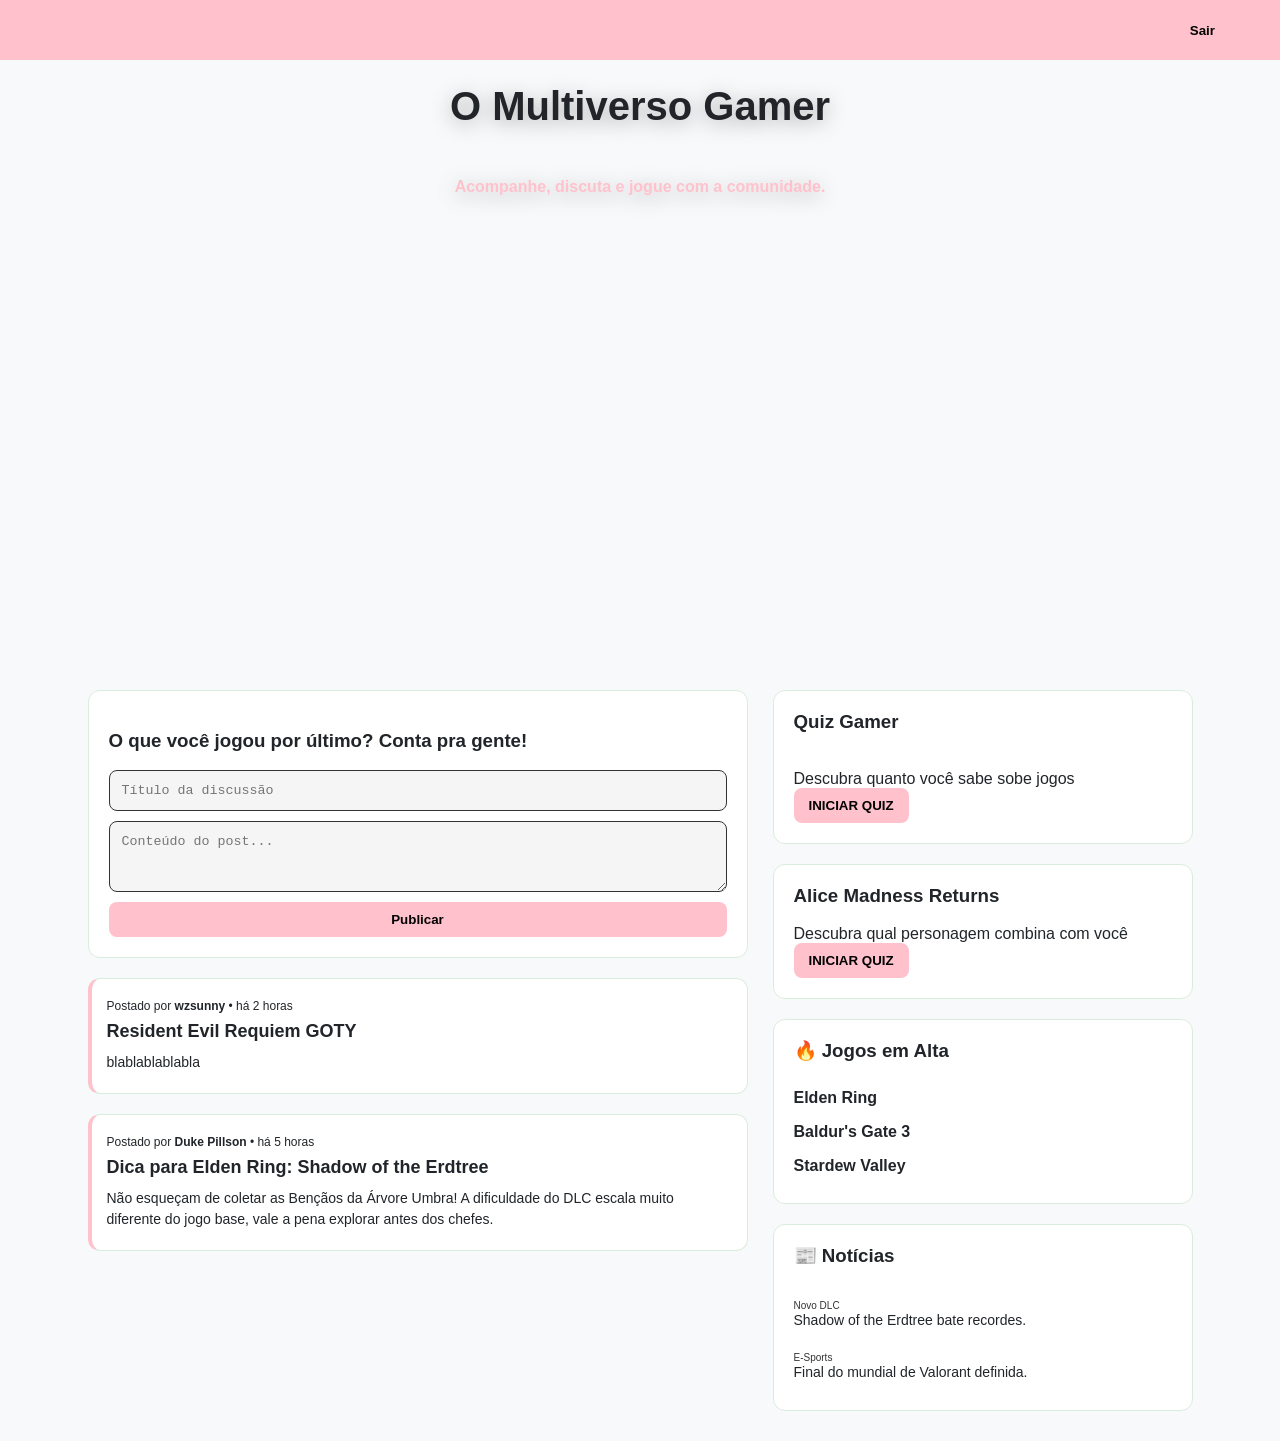
==== commit f36f546a: "arrumei a lógica dos quizes e adicionei mais perguntas" ====
--- a/public/index.html
+++ b/public/index.html
@@ -1,258 +1,567 @@
 <!DOCTYPE html>
 <html lang="pt-br">
+
 <head>
-    <meta charset="UTF-8">
-    <meta name="viewport" content="width=device-width, initial-scale=1.0">
-    <title>GamerHub | Forum & Quiz</title>
-    
+  <meta charset="UTF-8">
+  <meta name="viewport" content="width=device-width, initial-scale=1.0">
+  <title>Forum</title>
+
   <link rel="stylesheet" href="./css/stylehome.css" />
 </head>
+
 <body onload="onloadEsconder()">
 
-    <div class="header">
-        <h1>GamerHub</h1>
-        <button onclick="window.location.reload()">Sair</button>
+  <div class="header">
+    <h1>Alice</h1>
+    <button onclick="window.location.reload()">Sair</button>
+  </div>
+
+  <section class="hero">
+    <h2>O Multiverso Gamer</h2>
+    <p>Acompanhe, discuta e jogue com a comunidade.</p>
+  </section>
+
+  <div class="main-container">
+
+    <div class="feed-column">
+      <div class="card">
+        <h3>O que você jogou por último? Conta pra gente!</h3>
+        <div class="div-form">
+          <input id="input_titulo" placeholder="Título da discussão">
+          <textarea id="textarea_descricao" rows="3" placeholder="Conteúdo do post..."></textarea>
+          <button onclick="publicar()">Publicar</button>
+        </div>
+      </div>
+
+      <div id="feed_container">
+        <div class="card post">
+          <div class="post-meta">Postado por <b>wzsunny</b> • há 2 horas</div>
+          <div class="post-title">Resident Evil Requiem GOTY</div>
+          <div class="post-content">blablablablabla</div>
+        </div>
+
+        <div class="card post">
+          <div class="post-meta">Postado por <b>Duke Pillson</b> • há 5 horas</div>
+          <div class="post-title">Dica para Elden Ring: Shadow of the Erdtree</div>
+          <div class="post-content">Não esqueçam de coletar as Bençãos da Árvore Umbra! A dificuldade do DLC escala
+            muito diferente do jogo base, vale a pena explorar antes dos chefes.</div>
+        </div>
+      </div>
     </div>
 
-    <section class="hero">
-        <h2>O Multiverso Gamer</h2>
-        <p>Acompanhe, discuta e jogue com a comunidade.</p>
-    </section>
-
-    <div class="main-container">
-        
-        <div class="feed-column">
-            <div class="card">
-                <h3>O que está pensando, Player?</h3>
-                <div class="div-form">
-                    <input id="input_titulo" placeholder="Título da discussão">
-                    <textarea id="textarea_descricao" rows="3" placeholder="Conteúdo do post..."></textarea>
-                    <button onclick="publicar()">Publicar no Mural</button>
-                </div>
-            </div>
-
-            <div id="feed_container">
-                <div class="card post">
-                    <div class="post-meta">Postado por <b>Marion Freud</b> • há 2 horas</div>
-                    <div class="post-title">Hollow Knight Silksong vai mesmo sair?</div>
-                    <div class="post-content">Já perdi as contas de quantos anos estou esperando. Alguém mais acha que teremos notícias na próxima Direct ou eu to maluco?</div>
-                </div>
-
-                <div class="card post">
-                    <div class="post-meta">Postado por <b>Duke Pillson</b> • há 5 horas</div>
-                    <div class="post-title">Dica para Elden Ring: Shadow of the Erdtree</div>
-                    <div class="post-content">Não esqueçam de coletar as Bençãos da Árvore Umbra! A dificuldade do DLC escala muito diferente do jogo base, vale a pena explorar antes dos chefes.</div>
-                </div>
-            </div>
-        </div>
-
-        <div class="side-column">
-            
-            <div class="card">
-                <h3 style="margin-top: 0;">🎯 Quiz Gamer</h3>
-                <button id="btnIniciarQuiz" onclick="iniciarQuiz()">INICIAR QUIZ</button>
-
-                <div id="pontuacao" class="flex-colunar" style="display:none; font-size: 13px; margin-bottom: 15px;">
-                    <div id="pontuacaoDuranteJogo">
-                        Acertos: <span id="spanCertas">0</span> | Erros: <span id="spanErradas">0</span>
-                    </div>
-                </div>
-
-                <div id="jogo" class="quiz-container" style="display:none;">
-                    <div id="infoQuestao">
-                        <span>Questão: <span id="spanNumeroDaQuestaoAtual"></span> / <span id="qtdQuestoes"></span></span>
-                    </div>
-
-                    <div id="perguntaDaQuestaoAtual">
-                        <span id="spanQuestaoExibida" class="text-bold"></span>
-                    </div>
-
-                    <div id="opcoes" class="flex-colunar">
-                        <span>
-                            <input type="radio" id="primeiraOpcao" name="option" value="alternativaA" />
-                            <label for="primeiraOpcao" class="option-label" id="labelOpcaoUm"></label>
-                        </span>
-                        <span>
-                            <input type="radio" id="segundaOpcao" name="option" value="alternativaB" />
-                            <label for="segundaOpcao" class="option-label" id="labelOpcaoDois"></label>
-                        </span>
-                        <span>
-                            <input type="radio" id="terceiraOpcao" name="option" value="alternativaC" />
-                            <label for="terceiraOpcao" class="option-label" id="labelOpcaoTres"></label>
-                        </span>
-                        <span>
-                            <input type="radio" id="quartaOpcao" name="option" value="alternativaD" />
-                            <label for="quartaOpcao" class="option-label" id="labelOpcaoQuatro"></label>
-                        </span>
-                    </div>
-
-                    <div id="botoes" class="flex-colunar">
-                        <button onclick="submeter()" id="btnSubmeter">Submeter resposta</button>
-                        <button onclick="avancar()" id="btnProx" disabled>Próxima</button>
-                        <div id="msgFinal" style="margin-top: 10px; font-size: 14px;"></div>
-                        <button onclick="window.location.reload()" id="btnTentarNovamente" style="display:none">Tentar novamente</button>
-                    </div>
-                </div>
-            </div>
-
-            <div class="card" id="card_perso">
-                <h3 style="margin-top:0">🎭 Alice Madness Returns</h3>
-                <p id="pergunta_perso">O que você faria em um perigo?</p>
-                <div id="opcoes_perso" class="flex-colunar">
-                    <button class="btn-perso" onclick="votarAlice('alice')">Lutaria sem medo (Vorpal Blade!)</button>
-                    <button class="btn-perso" onclick="votarAlice('chapeleiro')">Faria algo maluco</button>
-                    <button class="btn-perso" onclick="votarAlice('cheshire')">Iria embora calmamente (desaparecendo)</button>
-                </div>
-            </div>
-
-            <div class="card">
-                <h3 style="margin-top: 0;">🔥 Jogos em Alta</h3>
-                <div class="game-row">
-                    <div class="game-info">⚔️ <b>Elden Ring</b></div>
-                    <div class="trend-up">+47%</div>
-                </div>
-                <div class="game-row">
-                    <div class="game-info">🏰 <b>Baldur's Gate 3</b></div>
-                    <div class="trend-up">+12%</div>
-                </div>
-                <div class="game-row">
-                    <div class="game-info">🌾 <b>Stardew Valley</b></div>
-                    <div class="trend-up">+5%</div>
-                </div>
-            </div>
-
-            <div class="card">
-                <h3 style="margin-top: 0;">📰 Notícias</h3>
-                <div class="news-item">
-                    <span>Novo DLC</span>
-                    <div>Shadow of the Erdtree bate recordes.</div>
-                </div>
-                <div class="news-item">
-                    <span>E-Sports</span>
-                    <div>Final do mundial de Valorant definida.</div>
-                </div>
-            </div>
-
-        </div>
+    <div class="lateral">
+
+      <div class="card">
+        <h3 style="margin-top: 0;">Quiz Gamer</h3><br>
+        <span>Descubra quanto você sabe sobe jogos</span>
+        <button id="btnIniciarQuiz" onclick="iniciarQuiz()">INICIAR QUIZ</button>
+
+        <div id="pontuacao" class="flex-colunar" style="display:none; font-size: 13px; margin-bottom: 15px;">
+          <div id="pontuacaoDuranteJogo">
+            Acertos: <span id="spanCertas">0</span> | Erros: <span id="spanErradas">0</span>
+          </div>
+        </div>
+
+        <div id="jogo" class="quiz-container" style="display:none;">
+          <div id="infoQuestao">
+            <span>Questão: <span id="spanNumeroDaQuestaoAtual"></span> / <span id="qtdQuestoes"></span></span>
+          </div>
+
+          <div id="perguntaDaQuestaoAtual">
+            <span id="spanQuestaoExibida" class="text-bold"></span>
+          </div>
+
+          <div id="opcoes" class="flex-colunar">
+            <span>
+              <input type="radio" id="primeiraOpcao" name="option" value="alternativaA" />
+              <label for="primeiraOpcao" class="option-label" id="labelOpcaoUm"></label>
+            </span>
+            <span>
+              <input type="radio" id="segundaOpcao" name="option" value="alternativaB" />
+              <label for="segundaOpcao" class="option-label" id="labelOpcaoDois"></label>
+            </span>
+            <span>
+              <input type="radio" id="terceiraOpcao" name="option" value="alternativaC" />
+              <label for="terceiraOpcao" class="option-label" id="labelOpcaoTres"></label>
+            </span>
+            <span>
+              <input type="radio" id="quartaOpcao" name="option" value="alternativaD" />
+              <label for="quartaOpcao" class="option-label" id="labelOpcaoQuatro"></label>
+            </span>
+          </div>
+
+          <div id="botoes" class="flex-colunar">
+            <button onclick="submeter()" id="btnSubmeter">Submeter resposta</button>
+            <button onclick="avancar()" id="btnProx" disabled>Próxima</button>
+            <div id="msgFinal" style="margin-top: 10px; font-size: 14px;"></div>
+            <button onclick="window.location.reload()" id="btnTentarNovamente" style="display:none">Tentar
+              novamente</button>
+          </div>
+        </div>
+      </div>
+
+      <div class="card" id="card_perso">
+
+        <h3 style="margin-top:0">Alice Madness Returns</h3>
+
+        <span>
+          Descubra qual personagem combina com você
+        </span>
+
+        <button id="btnQuizAlice" onclick="iniciarQuizAlice()">
+          INICIAR QUIZ
+        </button>
+
+        <div id="quizAlice" style="display:none; margin-top:15px;">
+
+          <p id="pergunta_perso"></p>
+
+          <div id="opcoes_perso" class="flex-colunar"></div>
+
+        </div>
+
+      </div>
+
+      <div class="card">
+        <h3 style="margin-top: 0;">🔥 Jogos em Alta</h3>
+        <div class="game-row">
+          <div class="game-info"> <b>Elden Ring</b></div>
+        </div>
+        <div class="game-row">
+          <div class="game-info"> <b>Baldur's Gate 3</b></div>
+        </div>
+        <div class="game-row">
+          <div class="game-info"> <b>Stardew Valley</b></div>
+        </div>
+      </div>
+
+      <div class="card">
+        <h3 style="margin-top: 0;">📰 Notícias</h3>
+        <div class="news-item">
+          <span>Novo DLC</span>
+          <div>Shadow of the Erdtree bate recordes.</div>
+        </div>
+        <div class="news-item">
+          <span>E-Sports</span>
+          <div>Final do mundial de Valorant definida.</div>
+        </div>
+      </div>
+
     </div>
-
-    <script>
-        function publicar() {
-            var feed = document.getElementById("feed_container");
-            var div = document.createElement("div");
-            div.className = "card post";
-            div.innerHTML = `<div class="post-meta">Postado por <b>Você</b> • agora</div>
-                             <div class="post-title">${input_titulo.value}</div>
-                             <div class="post-content">${textarea_descricao.value}</div>`;
-            feed.insertBefore(div, feed.firstChild);
-            input_titulo.value = ""; textarea_descricao.value = "";
+  </div>
+
+  <script>
+
+    function publicar() {
+      var feed = document.getElementById("feed_container");
+      var div = document.createElement("div");
+      div.className = "card post";
+      div.innerHTML = `<div class="post-meta">Postado por <b>Você</b> • agora</div>
+                            <div class="post-title">${input_titulo.value}</div>
+                            <div class="post-content">${textarea_descricao.value}</div>`;
+      feed.insertBefore(div, feed.firstChild);
+      input_titulo.value = "";
+      textarea_descricao.value = "";
+    }
+
+    const perguntasAlice = [
+      {
+        pergunta: "O que você faria em um perigo?",
+        opcoes: [
+          "Lutaria sem medo",
+          "Tentaria ajudar todos",
+          "Faria algo maluco",
+          "Iria embora"
+        ]
+      },
+
+      {
+        pergunta: "Qual combina mais com você?",
+        opcoes: [
+          "Coragem",
+          "Gentileza",
+          "Loucura",
+          "Mistério"
+        ]
+      },
+
+      {
+        pergunta: "Escolha um lugar:",
+        opcoes: [
+          "Castelo sombrio",
+          "Jardim mágico",
+          "Mesa do chá",
+          "Floresta escura"
+        ]
+      },
+
+      {
+        pergunta: "Escolha uma arma:",
+        opcoes: [
+          "Espada Vorpal",
+          "Magia",
+          "Martelo gigante",
+          "Nenhuma"
+        ]
+      },
+
+      {
+        pergunta: "Como seus amigos te descrevem?",
+        opcoes: [
+          "Destemido",
+          "Carinhoso",
+          "Doido",
+          "Misterioso"
+        ]
+      }
+    ];
+
+    let atualAlice = 0;
+
+    let A = 0;
+    let B = 0;
+    let C = 0;
+    let D = 0;
+
+   function iniciarQuizAlice() {
+
+    atualAlice = 0;
+
+    A = 0;
+    B = 0;
+    C = 0;
+    D = 0;
+
+    document.getElementById("quizAlice").style.display = "block";
+
+    document.getElementById("btnQuizAlice").style.display = "none";
+
+    carregarAlice();
+}
+    function carregarAlice() {
+
+      let perguntaAtual = perguntasAlice[atualAlice];
+
+      document.getElementById("pergunta_perso").innerText =
+        perguntaAtual.pergunta;
+
+      let opcoesDiv = document.getElementById("opcoes_perso");
+
+      opcoesDiv.innerHTML = "";
+
+      for (let i = 0; i < 4; i++) {
+
+        opcoesDiv.innerHTML += `
+                <button class="btn-perso" id="alice${i}" onclick="responderAlice(${i})">
+                    ${perguntaAtual.opcoes[i]}
+                </button>
+            `;
+      }
+    }
+
+    function responderAlice(i) {
+
+      if (i == 0) {
+        A++;
+      }
+
+      if (i == 1) {
+        B++;
+      }
+
+      if (i == 2) {
+        C++;
+      }
+
+      if (i == 3) {
+        D++;
+      }
+
+      atualAlice++;
+
+      if (atualAlice < perguntasAlice.length) {
+
+        carregarAlice();
+
+      } else {
+
+        let personagem = "";
+
+        if (A >= B && A >= C && A >= D) {
+          personagem = "🖤 Você é a Alice!";
         }
 
-        // LÓGICA ALICE
-        var pontosA = 0; var pontosC = 0; var pontosH = 0;
-        function votarAlice(tipo) {
-            if(tipo == 'alice') pontosA++; else if(tipo == 'chapeleiro') pontosH++; else pontosC++;
-            
-            var resultado = "Você é a Alice! 🖤";
-            if(pontosH > pontosA) resultado = "Você é o Chapeleiro! 🎩";
-            if(pontosC > pontosA && pontosC > pontosH) resultado = "Você é o Gato de Cheshire! 😺";
-
-            document.getElementById('card_perso').innerHTML = `<h3>Resultado:</h3><p style="font-weight:bold; color:var(--cor-principal)">${resultado}</p><button onclick="location.reload()">Refazer</button>`;
+        else if (B >= A && B >= C && B >= D) {
+          personagem = "😺 Você é o Cheshire!";
         }
 
-        // LÓGICA DO QUIZ ORIGINAL
-        const listaDeQuestoes = [
-            { pergunta: "Quem é o protagonista de The Legend of Zelda?", alternativaA: "Zelda", alternativaB: "Link", alternativaC: "Ganon", alternativaD: "Sheik", alternativaCorreta: "alternativaB" },
-            { pergunta: "Em qual ano foi lançado o primeiro PlayStation?", alternativaA: "1994", alternativaB: "1990", alternativaC: "2000", alternativaD: "1996", alternativaCorreta: "alternativaA" }
-        ];
-
-        let numeroDaQuestaoAtual = 0; let certas = 0; let erradas = 0; let quantidadeDeQuestoes = listaDeQuestoes.length;
-
-        function onloadEsconder() {
-            document.getElementById('pontuacao').style.display = "none";
-            document.getElementById('jogo').style.display = "none";
+        else if (C >= A && C >= B && C >= D) {
+          personagem = "🎩 Você é o Chapeleiro!";
         }
 
-        function iniciarQuiz() {
-            document.getElementById('pontuacao').style.display = "block";
-            document.getElementById('jogo').style.display = "flex";
-            document.getElementById('btnIniciarQuiz').style.display = "none";
-            document.getElementById('qtdQuestoes').innerHTML = quantidadeDeQuestoes;
-            preencherHTMLcomQuestaoAtual(0);
+        else {
+          personagem = "👑 Você é a Rainha Vermelha!";
         }
 
-        function preencherHTMLcomQuestaoAtual(index) {
-            habilitarAlternativas(true);
-            const questaoAtual = listaDeQuestoes[index];
-            numeroDaQuestaoAtual = index;
-            document.getElementById("spanNumeroDaQuestaoAtual").innerHTML = index + 1;
-            document.getElementById("spanQuestaoExibida").innerHTML = questaoAtual.pergunta;
-            document.getElementById("labelOpcaoUm").innerHTML = questaoAtual.alternativaA;
-            document.getElementById("labelOpcaoDois").innerHTML = questaoAtual.alternativaB;
-            document.getElementById("labelOpcaoTres").innerHTML = questaoAtual.alternativaC;
-            document.getElementById("labelOpcaoQuatro").innerHTML = questaoAtual.alternativaD;
+        document.getElementById('card_perso').innerHTML = `
+                <h3>Resultado:</h3>
+
+                <p style="font-weight:bold; color:var(--cor-principal)">
+                    ${personagem}
+                </p>
+
+                <button onclick="location.reload()">
+                    Refazer
+                </button>
+            `;
+      }
+    }
+
+    const listaDeQuestoes = [
+
+      {
+        pergunta: "Quem é o protagonista de The Legend of Zelda?",
+        alternativaA: "Zelda",
+        alternativaB: "Link",
+        alternativaC: "Ganon",
+        alternativaD: "Sheik",
+        alternativaCorreta: "alternativaB"
+      },
+
+      {
+        pergunta: "Em qual ano foi lançado o primeiro PlayStation?",
+        alternativaA: "1994",
+        alternativaB: "1990",
+        alternativaC: "2000",
+        alternativaD: "1996",
+        alternativaCorreta: "alternativaA"
+      },
+
+      {
+        pergunta: "Qual empresa criou o jogo Minecraft?",
+        alternativaA: "Rockstar",
+        alternativaB: "Valve",
+        alternativaC: "Mojang",
+        alternativaD: "Ubisoft",
+        alternativaCorreta: "alternativaC"
+      },
+
+      {
+        pergunta: "Qual é o nome do encanador da Nintendo?",
+        alternativaA: "Luigi",
+        alternativaB: "Mario",
+        alternativaC: "Wario",
+        alternativaD: "Toad",
+        alternativaCorreta: "alternativaB"
+      },
+
+      {
+        pergunta: "Em GTA San Andreas, qual é o nome do protagonista?",
+        alternativaA: "Tommy",
+        alternativaB: "CJ",
+        alternativaC: "Trevor",
+        alternativaD: "Franklin",
+        alternativaCorreta: "alternativaB"
+      },
+
+      {
+        pergunta: "Qual destes jogos é da FromSoftware?",
+        alternativaA: "Elden Ring",
+        alternativaB: "Valorant",
+        alternativaC: "Overwatch",
+        alternativaD: "Fortnite",
+        alternativaCorreta: "alternativaA"
+      },
+
+      {
+        pergunta: "Qual Pokémon é conhecido como o mascote da franquia?",
+        alternativaA: "Charizard",
+        alternativaB: "Bulbasaur",
+        alternativaC: "Pikachu",
+        alternativaD: "Mew",
+        alternativaCorreta: "alternativaC"
+      },
+
+      {
+        pergunta: "Qual jogo possui o personagem Kratos?",
+        alternativaA: "Dark Souls",
+        alternativaB: "God of War",
+        alternativaC: "Devil May Cry",
+        alternativaD: "Assassin's Creed",
+        alternativaCorreta: "alternativaB"
+      },
+
+      {
+        pergunta: "Qual battle royale foi criado pela Epic Games?",
+        alternativaA: "PUBG",
+        alternativaB: "Warzone",
+        alternativaC: "Apex Legends",
+        alternativaD: "Fortnite",
+        alternativaCorreta: "alternativaD"
+      },
+
+      {
+        pergunta: "Qual personagem fala 'It's me, *****!'?",
+        alternativaA: "Luigi",
+        alternativaB: "Bowser",
+        alternativaC: "Mario",
+        alternativaD: "Yoshi",
+        alternativaCorreta: "alternativaC"
+      }
+    ];
+
+    let numeroDaQuestaoAtual = 0;
+    let certas = 0;
+    let erradas = 0;
+    let quantidadeDeQuestoes = listaDeQuestoes.length;
+
+    function onloadEsconder() {
+      document.getElementById('pontuacao').style.display = "none";
+      document.getElementById('jogo').style.display = "none";
+    }
+
+    function iniciarQuiz() {
+      document.getElementById('pontuacao').style.display = "block";
+      document.getElementById('jogo').style.display = "flex";
+      document.getElementById('btnIniciarQuiz').style.display = "none";
+      document.getElementById('qtdQuestoes').innerHTML = quantidadeDeQuestoes;
+      preencherHTMLcomQuestaoAtual(0);
+
+      iniciarQuizAlice();
+    }
+
+    function preencherHTMLcomQuestaoAtual(index) {
+      habilitarAlternativas(true);
+      const questaoAtual = listaDeQuestoes[index];
+      numeroDaQuestaoAtual = index;
+
+      document.getElementById("spanNumeroDaQuestaoAtual").innerHTML = index + 1;
+      document.getElementById("spanQuestaoExibida").innerHTML = questaoAtual.pergunta;
+      document.getElementById("labelOpcaoUm").innerHTML = questaoAtual.alternativaA;
+      document.getElementById("labelOpcaoDois").innerHTML = questaoAtual.alternativaB;
+      document.getElementById("labelOpcaoTres").innerHTML = questaoAtual.alternativaC;
+      document.getElementById("labelOpcaoQuatro").innerHTML = questaoAtual.alternativaD;
+    }
+
+    function submeter() {
+      const options = document.getElementsByName("option");
+      let checked = false;
+
+      for (let i = 0; i < options.length; i++) {
+        if (options[i].checked) checked = true;
+      }
+
+      if (!checked) {
+        alert("Escolha uma opção!");
+      }
+
+      else {
+        btnSubmeter.disabled = true;
+        btnProx.disabled = false;
+        habilitarAlternativas(false);
+        checarResposta();
+      }
+    }
+
+    function checarResposta() {
+      const questaoAtual = listaDeQuestoes[numeroDaQuestaoAtual];
+      const options = document.getElementsByName("option");
+
+      options.forEach((option) => {
+
+        let labelId = option.labels[0].id;
+
+        if (option.checked) {
+
+          if (option.value === questaoAtual.alternativaCorreta) {
+
+            document.getElementById(labelId)
+              .classList.add("text-success-with-bg");
+
+            certas++;
+
+          } else {
+
+            document.getElementById(labelId)
+              .classList.add("text-danger-with-bg");
+
+            erradas++;
+
+            options.forEach(opt => {
+
+              if (opt.value === questaoAtual.alternativaCorreta)
+
+                document.getElementById(opt.labels[0].id)
+                  .classList.add("text-success-with-bg");
+            });
+          }
         }
-
-        function submeter() {
-            const options = document.getElementsByName("option");
-            let checked = false;
-            for (let i = 0; i < options.length; i++) { if (options[i].checked) checked = true; }
-            if (!checked) alert("Escolha uma opção!");
-            else { btnSubmeter.disabled = true; btnProx.disabled = false; habilitarAlternativas(false); checarResposta(); }
-        }
-
-        function checarResposta() {
-            const questaoAtual = listaDeQuestoes[numeroDaQuestaoAtual];
-            const options = document.getElementsByName("option");
-            options.forEach((option) => {
-                let labelId = option.labels[0].id;
-                if (option.checked) {
-                    if (option.value === questaoAtual.alternativaCorreta) {
-                        document.getElementById(labelId).classList.add("text-success-with-bg");
-                        certas++;
-                    } else {
-                        document.getElementById(labelId).classList.add("text-danger-with-bg");
-                        erradas++;
-                        options.forEach(opt => {
-                            if(opt.value === questaoAtual.alternativaCorreta) 
-                                document.getElementById(opt.labels[0].id).classList.add("text-success-with-bg");
-                        });
-                    }
-                }
-            });
-            document.getElementById("spanCertas").innerHTML = certas;
-            document.getElementById("spanErradas").innerHTML = erradas;
-        }
-
-        function avancar() {
-            numeroDaQuestaoAtual++;
-            if (numeroDaQuestaoAtual < quantidadeDeQuestoes) {
-                limparCores(); desmarcarRadio();
-                preencherHTMLcomQuestaoAtual(numeroDaQuestaoAtual);
-                btnProx.disabled = true; btnSubmeter.disabled = false;
-            } else finalizarJogo();
-        }
-
-        function finalizarJogo() {
-            document.getElementById('jogo').style.display = "none";
-            document.getElementById('msgFinal').innerHTML = `Fim do Quiz! Você acertou ${certas} de ${quantidadeDeQuestoes}.`;
-            btnTentarNovamente.style.display = "block";
-        }
-
-        function habilitarAlternativas(status) {
-            const options = document.getElementsByName("option");
-            options.forEach(opt => opt.disabled = !status);
-        }
-
-        function limparCores() {
-            const labels = ["labelOpcaoUm", "labelOpcaoDois", "labelOpcaoTres", "labelOpcaoQuatro"];
-            labels.forEach(id => document.getElementById(id).classList.remove("text-success-with-bg", "text-danger-with-bg"));
-        }
-
-        function desmarcarRadio() {
-            const options = document.getElementsByName("option");
-            options.forEach(opt => opt.checked = false);
-        }
-    </script>
+      });
+
+      document.getElementById("spanCertas").innerHTML = certas;
+      document.getElementById("spanErradas").innerHTML = erradas;
+    }
+
+    function avancar() {
+
+      numeroDaQuestaoAtual++;
+
+      if (numeroDaQuestaoAtual < quantidadeDeQuestoes) {
+
+        limparCores();
+        desmarcarRadio();
+
+        preencherHTMLcomQuestaoAtual(numeroDaQuestaoAtual);
+
+        btnProx.disabled = true;
+        btnSubmeter.disabled = false;
+
+      } else {
+
+        finalizarJogo();
+      }
+    }
+
+    function finalizarJogo() {
+
+      document.getElementById('jogo').style.display = "none";
+
+      document.getElementById('msgFinal').innerHTML =
+        `Fim do Quiz! Você acertou ${certas} de ${quantidadeDeQuestoes}.`;
+
+      btnTentarNovamente.style.display = "block";
+    }
+
+    function habilitarAlternativas(status) {
+      const options = document.getElementsByName("option");
+      options.forEach(opt => opt.disabled = !status);
+    }
+
+    function limparCores() {
+
+      const labels = [
+        "labelOpcaoUm",
+        "labelOpcaoDois",
+        "labelOpcaoTres",
+        "labelOpcaoQuatro"
+      ];
+
+      labels.forEach(id =>
+
+        document.getElementById(id)
+          .classList.remove(
+            "text-success-with-bg",
+            "text-danger-with-bg"
+          )
+      );
+    }
+
+    function desmarcarRadio() {
+      const options = document.getElementsByName("option");
+      options.forEach(opt => opt.checked = false);
+    }
+
+  </script>
 </body>
+
 </html>
--- a/public/css/stylehome.css
+++ b/public/css/stylehome.css
@@ -1,5 +1,5 @@
 :root {
-  --cor-principal: #D9EDDC;   
+  --cor-principal: #ffc1cc;   
   --cor-detalhe: #f5f5f5;     
   --cor-fundo: #f8f9fa;       
   --cor-card: #ffffff;         
@@ -21,12 +21,8 @@
   justify-content: space-between;
   align-items: center;
   padding: 0 50px;
-  height: 70px;
+  height: 60px;
   background-color: #ffc1cc;
-  border-bottom: 1px solid #D9EDDC;
-  position: sticky;
-  top: 0;
-  z-index: 10;
 }
 
 .header h1 {
@@ -38,8 +34,8 @@
 .hero {
   height: 600px;
   width: 100%;
-  background-image: linear-gradient(to bottom, rgba(22, 22, 24, 0.5), var(--cor-fundo)),
-    url('../assets/fundo4.jpg');
+  background-image: linear-gradient(to bottom, rgba(199, 199, 212, 0.5)),
+    url('../assets/fundo5.png');
   background-size: cover;
   background-position: center;
   display: flex;
@@ -47,16 +43,18 @@
   justify-content: center;
   align-items: center;
   text-align: center;
+  filter: drop-shadow(0px 4px 10px rgba(0,0,0,0.3));
 }
 
 .hero h2 {
   font-size: 40px;
-  margin: 0;
+  margin-top: 100px;
 }
 
 .hero p {
   color: var(--cor-principal);
   font-weight: bold;
+   margin-bottom: 540px;
 }
 
 /* LAYOUT PRINCIPAL */
@@ -74,7 +72,7 @@
   width: 55%;
 }
 
-.side-column {
+.lateral {
   width: 35%;
   display: flex;
   flex-direction: column;
@@ -101,10 +99,10 @@
   background-color: #f5f5f5;
   border: 1px solid;
   border-radius: 8px;
-  color: white;
+  color: #333;
   padding: 12px;
   box-sizing: border-box;
-  font-family: inherit;
+  font-family: monospace;
 }
 
 /* BOTÕES */
@@ -114,17 +112,6 @@
   border: none;
   background-color: var(--cor-principal);
   font-weight: bold;
-  cursor: pointer;
-  transition: 0.3s;
-}
-
-button:disabled {
-  background-color: #444;
-  cursor: not-allowed;
-}
-
-button:hover:not(:disabled) {
-  opacity: 0.8;
 }
 
 /* ESTILOS DO QUIZ */
@@ -172,21 +159,16 @@
   text-align: left;
 }
 
-.btn-perso:hover {
-  background-color: #444;
-}
-
 /* NOTÍCIAS E JOGOS EM ALTA */
 .news-item {
-  border-bottom: 1px solid #333;
   padding: 10px 0;
   font-size: 14px;
 }
 
 .news-item span {
-  color: var(--cor-principal);
+  color: #333;
   font-size: 10px;
-  text-transform: uppercase;
+
 }
 
 .game-row {
@@ -216,7 +198,6 @@
 
 .post-meta {
   font-size: 12px;
-  color: #888;
   margin-bottom: 8px;
 }
 
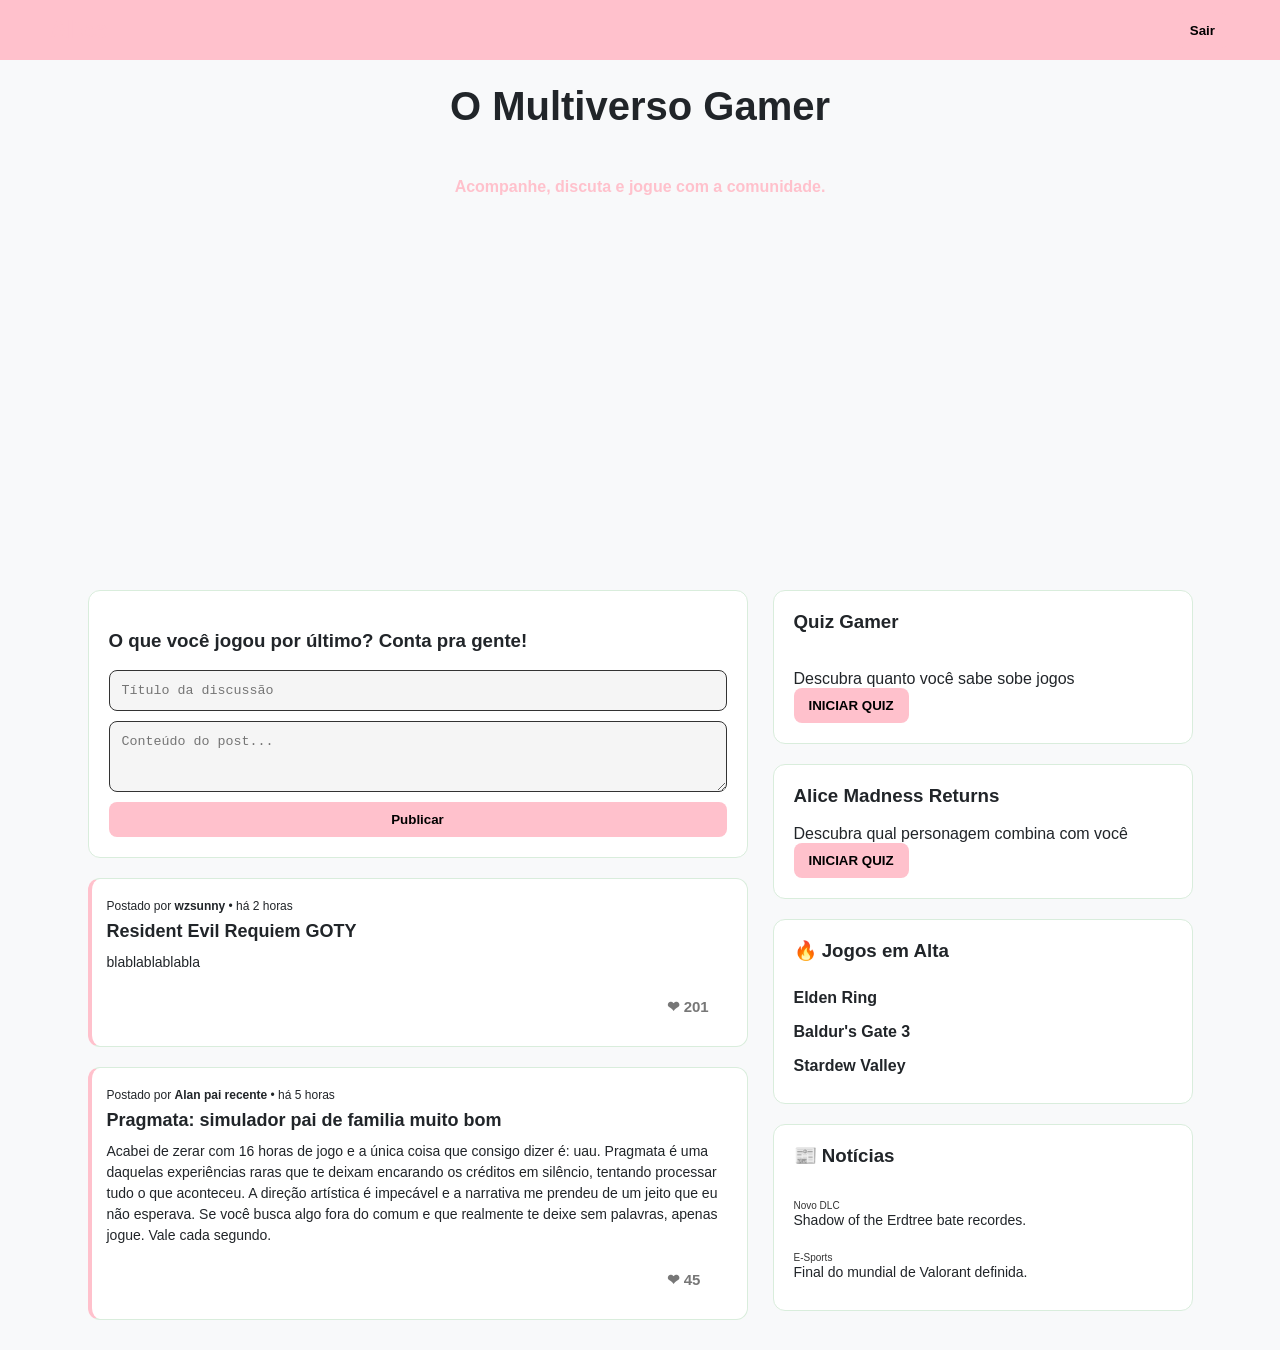
==== commit 67d7551d: "coloquei botão de curtida nos posts" ====
--- a/public/index.html
+++ b/public/index.html
@@ -38,13 +38,21 @@
           <div class="post-meta">Postado por <b>wzsunny</b> • há 2 horas</div>
           <div class="post-title">Resident Evil Requiem GOTY</div>
           <div class="post-content">blablablablabla</div>
+          <button class="btn-like" onclick="curtir(this)">
+            ❤ 201
+          </button>
         </div>
 
         <div class="card post">
-          <div class="post-meta">Postado por <b>Duke Pillson</b> • há 5 horas</div>
-          <div class="post-title">Dica para Elden Ring: Shadow of the Erdtree</div>
-          <div class="post-content">Não esqueçam de coletar as Bençãos da Árvore Umbra! A dificuldade do DLC escala
-            muito diferente do jogo base, vale a pena explorar antes dos chefes.</div>
+          <div class="post-meta">Postado por <b>Alan pai recente</b> • há 5 horas</div>
+          <div class="post-title">Pragmata: simulador pai de familia muito bom</div>
+          <div class="post-content">Acabei de zerar com 16 horas de jogo e a única coisa que consigo dizer é: uau. 
+            Pragmata é uma daquelas experiências raras que te deixam encarando os créditos em silêncio, tentando processar tudo o que aconteceu.
+            A direção artística é impecável e a narrativa me prendeu de um jeito que eu não esperava. Se você busca algo fora do comum e que 
+            realmente te deixe sem palavras, apenas jogue. Vale cada segundo.</div>
+              <button class="btn-like" onclick="curtir(this)">
+            ❤ 45
+          </button>
         </div>
       </div>
     </div>
@@ -113,9 +121,7 @@
         </button>
 
         <div id="quizAlice" style="display:none; margin-top:15px;">
-
           <p id="pergunta_perso"></p>
-
           <div id="opcoes_perso" class="flex-colunar"></div>
 
         </div>
@@ -156,12 +162,32 @@
       var feed = document.getElementById("feed_container");
       var div = document.createElement("div");
       div.className = "card post";
-      div.innerHTML = `<div class="post-meta">Postado por <b>Você</b> • agora</div>
-                            <div class="post-title">${input_titulo.value}</div>
-                            <div class="post-content">${textarea_descricao.value}</div>`;
-      feed.insertBefore(div, feed.firstChild);
-      input_titulo.value = "";
-      textarea_descricao.value = "";
+      div.innerHTML = `
+<div class="post-meta">
+    Postado por <b>Você</b> • agora
+</div>
+
+<div class="post-title">
+    ${input_titulo.value}
+</div>
+
+<div class="post-content">
+    ${textarea_descricao.value}
+</div>
+
+<button class="btn-like" onclick="curtir(this)">
+    ♡ Curtir
+</button>
+`;}
+    function curtir(botao) {
+  botao.classList.toggle("curtido");
+
+  let numero = parseInt(botao.innerText.replace("❤ ", ""));
+  if (botao.classList.contains("curtido")) {
+    botao.innerHTML = `❤ ${numero + 1}`;
+  } else {
+    botao.innerHTML = `❤ ${numero - 1}`;
+  }
     }
 
     const perguntasAlice = [
@@ -223,21 +249,21 @@
     let C = 0;
     let D = 0;
 
-   function iniciarQuizAlice() {
-
-    atualAlice = 0;
-
-    A = 0;
-    B = 0;
-    C = 0;
-    D = 0;
-
-    document.getElementById("quizAlice").style.display = "block";
-
-    document.getElementById("btnQuizAlice").style.display = "none";
-
-    carregarAlice();
-}
+    function iniciarQuizAlice() {
+
+      atualAlice = 0;
+
+      A = 0;
+      B = 0;
+      C = 0;
+      D = 0;
+
+      document.getElementById("quizAlice").style.display = "block";
+
+      document.getElementById("btnQuizAlice").style.display = "none";
+
+      carregarAlice();
+    }
     function carregarAlice() {
 
       let perguntaAtual = perguntasAlice[atualAlice];
--- a/public/css/stylehome.css
+++ b/public/css/stylehome.css
@@ -32,10 +32,10 @@
 
 /* SECTION HERO */
 .hero {
-  height: 600px;
+  height: 500px;
   width: 100%;
-  background-image: linear-gradient(to bottom, rgba(199, 199, 212, 0.5)),
-    url('../assets/fundo5.png');
+  background-image: linear-gradient(to bottom, rgba(186, 186, 186, 0.5)),
+    url('../assets/fundo6.png');
   background-size: cover;
   background-position: center;
   display: flex;
@@ -43,7 +43,6 @@
   justify-content: center;
   align-items: center;
   text-align: center;
-  filter: drop-shadow(0px 4px 10px rgba(0,0,0,0.3));
 }
 
 .hero h2 {
@@ -54,7 +53,7 @@
 .hero p {
   color: var(--cor-principal);
   font-weight: bold;
-   margin-bottom: 540px;
+   margin-bottom: 440px;
 }
 
 /* LAYOUT PRINCIPAL */
@@ -210,4 +209,16 @@
 .post-content {
   font-size: 14px;
   line-height: 1.5;
-}+}
+.btn-like {
+  margin-top: 15px;
+  margin-left: 545px;
+  background: transparent;
+  border: none;
+  cursor: pointer;
+  font-size: 15px;
+  color: #777;
+}
+.btn-like.curtido {
+  color: #e63946;
+}
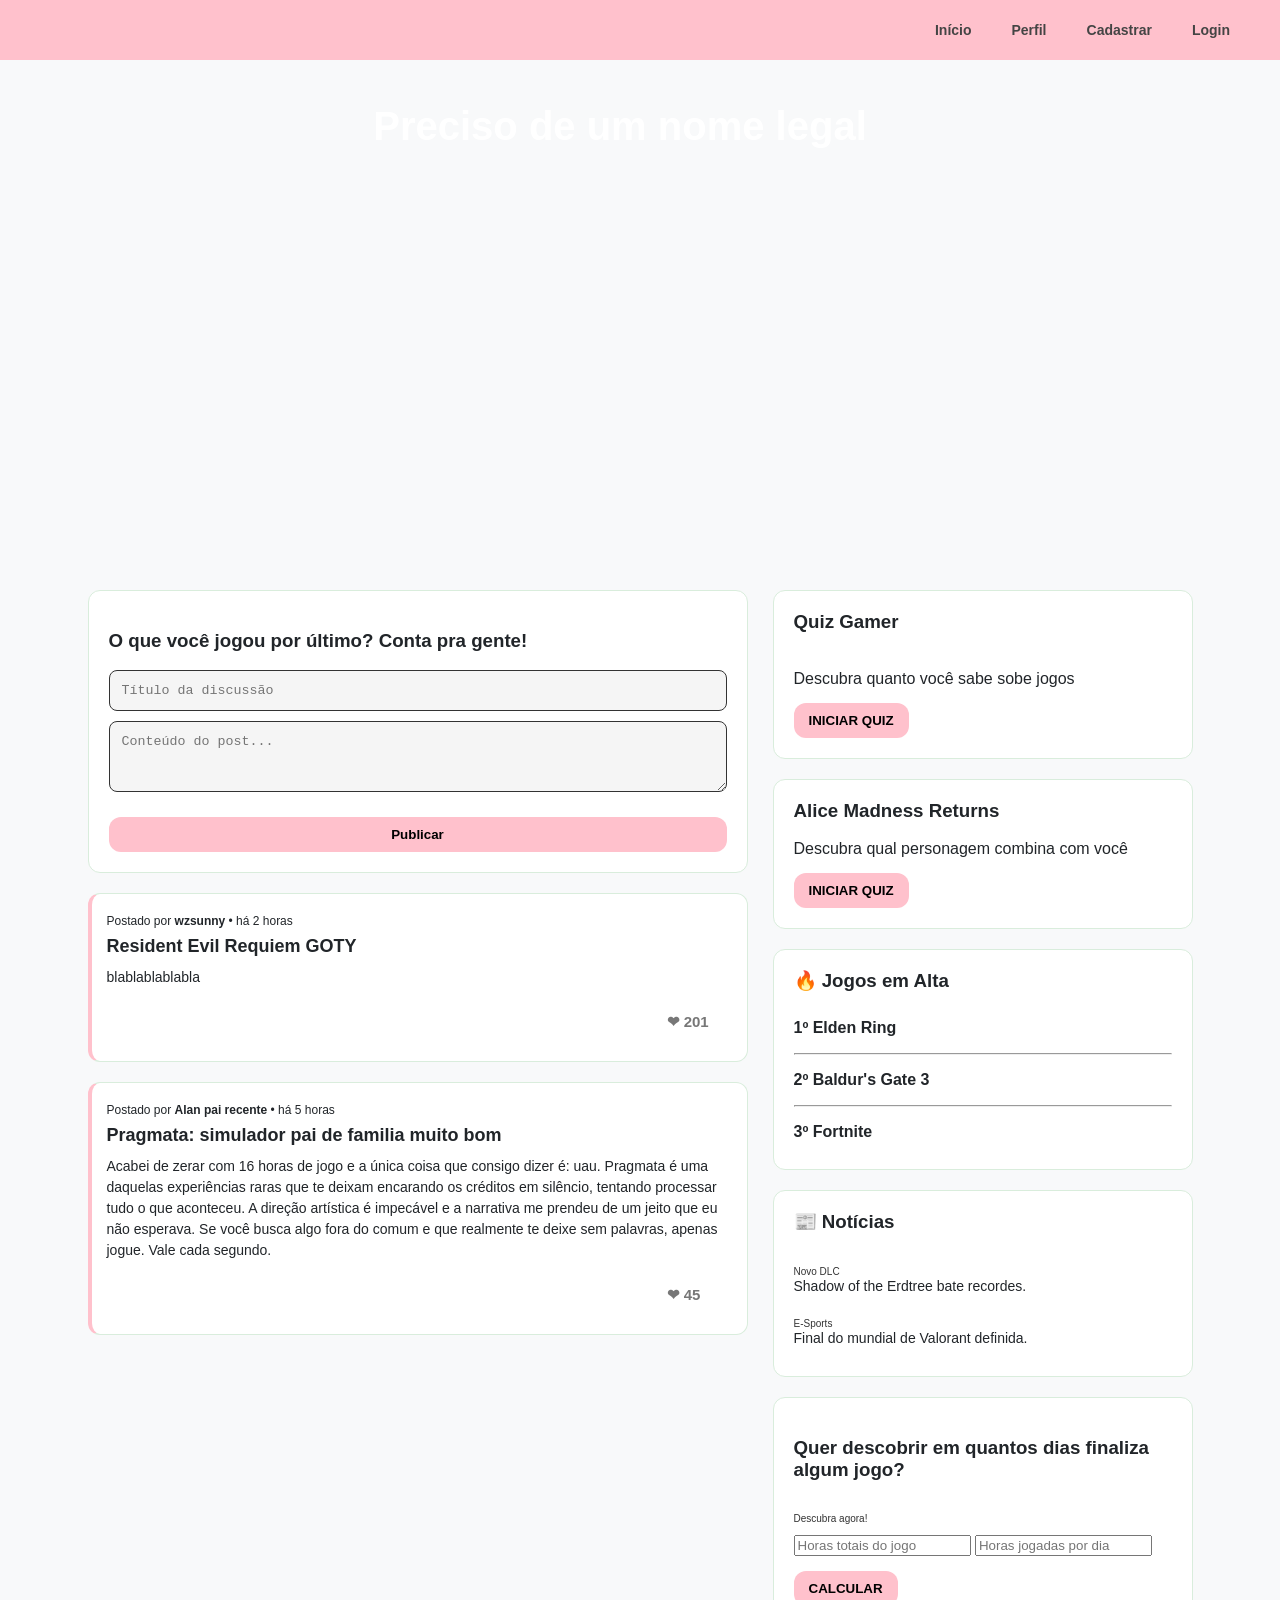
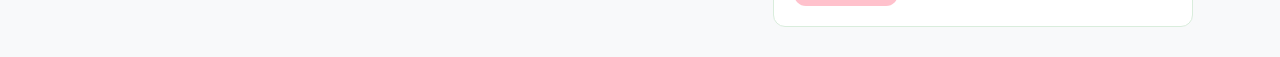
==== commit 53d75a25: "padronizando header" ====
--- a/public/index.html
+++ b/public/index.html
@@ -11,14 +11,19 @@
 
 <body onload="onloadEsconder()">
 
-  <div class="header">
-    <h1>Alice</h1>
-    <button onclick="window.location.reload()">Sair</button>
+<div class="header">
+    <div class="header-logo">
+    </div>
+    <ul class="navbar">
+      <li><a href="index.html">Início</a></li>
+      <li><a href="perfil.html">Perfil</a></li>
+      <li><a href="cadastro.html">Cadastrar</a></li>
+      <li><a href="login.html">Login</a></li>
+    </ul>
   </div>
 
   <section class="hero">
-    <h2>O Multiverso Gamer</h2>
-    <p>Acompanhe, discuta e jogue com a comunidade.</p>
+    <h2>Preciso de um nome legal</h2>
   </section>
 
   <div class="main-container">
@@ -64,11 +69,6 @@
         <span>Descubra quanto você sabe sobe jogos</span>
         <button id="btnIniciarQuiz" onclick="iniciarQuiz()">INICIAR QUIZ</button>
 
-        <div id="pontuacao" class="flex-colunar" style="display:none; font-size: 13px; margin-bottom: 15px;">
-          <div id="pontuacaoDuranteJogo">
-            Acertos: <span id="spanCertas">0</span> | Erros: <span id="spanErradas">0</span>
-          </div>
-        </div>
 
         <div id="jogo" class="quiz-container" style="display:none;">
           <div id="infoQuestao">
@@ -131,13 +131,15 @@
       <div class="card">
         <h3 style="margin-top: 0;">🔥 Jogos em Alta</h3>
         <div class="game-row">
-          <div class="game-info"> <b>Elden Ring</b></div>
-        </div>
+          <div class="game-info"> <b>1º Elden Ring</b></div>
+        </div>
+        <hr>
         <div class="game-row">
-          <div class="game-info"> <b>Baldur's Gate 3</b></div>
-        </div>
+          <div class="game-info"> <b>2º Baldur's Gate 3</b></div>
+        </div>
+        <hr>
         <div class="game-row">
-          <div class="game-info"> <b>Stardew Valley</b></div>
+          <div class="game-info"> <b>3º Fortnite</b></div>
         </div>
       </div>
 
@@ -153,32 +155,55 @@
         </div>
       </div>
 
+      <div class="card">
+
+  <h3>Quer descobrir em quantos dias finaliza algum jogo?</h3>
+  <div class="news-item">
+    <span>Descubra agora!</span>
+  </div>
+  <input type="number" id="input_horasJogo" placeholder="Horas totais do jogo">
+  <input type="number" id="input_horasDia" placeholder="Horas jogadas por dia">
+
+  <button onclick="calcularDias()">CALCULAR</button>
+  <div id="resultado_calc"></div>
+
+</div>
+        
+
     </div>
   </div>
 
   <script>
 
     function publicar() {
-      var feed = document.getElementById("feed_container");
-      var div = document.createElement("div");
-      div.className = "card post";
-      div.innerHTML = `
-<div class="post-meta">
-    Postado por <b>Você</b> • agora
-</div>
-
-<div class="post-title">
-    ${input_titulo.value}
-</div>
-
-<div class="post-content">
-    ${textarea_descricao.value}
-</div>
-
-<button class="btn-like" onclick="curtir(this)">
-    ♡ Curtir
-</button>
-`;}
+
+    var feed = document.getElementById("feed_container");
+    var div = document.createElement("div");
+    div.className = "card post";
+
+  div.innerHTML = `
+    <div class="post-meta">
+      Postado por <b>Você</b> • agora
+    </div>
+
+    <div class="post-title">
+      ${input_titulo.value}
+    </div>
+
+    <div class="post-content">
+      ${textarea_descricao.value}
+    </div>
+
+    <button class="btn-like" onclick="curtir(this)">
+      ♡ Curtir
+    </button>
+  `;
+
+  feed.insertBefore(div, feed.firstChild);
+
+  input_titulo.value = "";
+  textarea_descricao.value = "";
+}
     function curtir(botao) {
   botao.classList.toggle("curtido");
 
@@ -442,12 +467,10 @@
     let quantidadeDeQuestoes = listaDeQuestoes.length;
 
     function onloadEsconder() {
-      document.getElementById('pontuacao').style.display = "none";
       document.getElementById('jogo').style.display = "none";
     }
 
     function iniciarQuiz() {
-      document.getElementById('pontuacao').style.display = "block";
       document.getElementById('jogo').style.display = "flex";
       document.getElementById('btnIniciarQuiz').style.display = "none";
       document.getElementById('qtdQuestoes').innerHTML = quantidadeDeQuestoes;
@@ -547,21 +570,34 @@
         finalizarJogo();
       }
     }
-
-    function finalizarJogo() {
-
-      document.getElementById('jogo').style.display = "none";
-
-      document.getElementById('msgFinal').innerHTML =
-        `Fim do Quiz! Você acertou ${certas} de ${quantidadeDeQuestoes}.`;
-
-      btnTentarNovamente.style.display = "block";
-    }
-
-    function habilitarAlternativas(status) {
-      const options = document.getElementsByName("option");
-      options.forEach(opt => opt.disabled = !status);
-    }
+function finalizarJogo() {
+
+  document.getElementById('jogo').innerHTML = `
+  
+    <h3>🎉 Parabéns, você concluiu o quiz!</h3>
+
+    <p style="margin-top:10px;">
+      ✅ Acertos: ${certas}
+      <br>
+      ❌ Erros: ${erradas}
+    </p>
+
+    <button onclick="window.location.reload()" 
+    id="btnTentarNovamente">
+      Tentar novamente
+    </button>
+  `;
+}
+
+function habilitarAlternativas(status) {
+
+  const options = document.getElementsByName("option");
+
+  options.forEach(opt => {
+    opt.disabled = !status;
+  });
+
+}
 
     function limparCores() {
 
@@ -586,7 +622,24 @@
       const options = document.getElementsByName("option");
       options.forEach(opt => opt.checked = false);
     }
-
+  function calcularDias() {
+
+  let horasJogo = Number(input_horasJogo.value);
+  let horasDia = Number(input_horasDia.value);
+
+  if (horasJogo <= 0 || horasDia <= 0) {
+
+    resultado_calc.innerHTML =
+      "Digite valores válidos!";
+
+  } else {
+    let dias = horasJogo / horasDia;
+
+    resultado_calc.innerHTML =
+      `Você terminará o jogo em aproximadamente 
+      <b>${dias} dias</b>`;
+  }
+}
   </script>
 </body>
 
--- a/public/css/stylehome.css
+++ b/public/css/stylehome.css
@@ -29,6 +29,22 @@
   color: var(--cor-principal);
   font-size: 24px;
 }
+.navbar {
+  display: flex;
+  align-items: center;
+  gap: 40px;
+  list-style: none;
+}
+
+.navbar li a {
+  text-decoration: none;
+  color: #444;
+  font-size: 14px;
+  font-weight: 700;
+  display: flex;
+  align-items: center;
+  gap: 6px;
+}
 
 /* SECTION HERO */
 .hero {
@@ -47,14 +63,11 @@
 
 .hero h2 {
   font-size: 40px;
-  margin-top: 100px;
-}
-
-.hero p {
-  color: var(--cor-principal);
-  font-weight: bold;
-   margin-bottom: 440px;
-}
+  margin-bottom: 400px;
+  color: #fff;
+  margin-right: 40px;
+}
+
 
 /* LAYOUT PRINCIPAL */
 .main-container {
@@ -107,10 +120,11 @@
 /* BOTÕES */
 button {
   padding: 10px 15px;
-  border-radius: 8px;
+  border-radius: 12px;
   border: none;
   background-color: var(--cor-principal);
   font-weight: bold;
+  margin-top: 15px;
 }
 
 /* ESTILOS DO QUIZ */
@@ -118,18 +132,6 @@
   display: flex;
   flex-direction: column;
   gap: 15px;
-}
-
-.flex-colunar {
-  display: flex;
-  flex-direction: column;
-  gap: 10px;
-}
-
-.text-bold {
-  font-weight: bold;
-  font-size: 18px;
-  color: var(--cor-principal);
 }
 
 .option-label {
@@ -219,6 +221,7 @@
   font-size: 15px;
   color: #777;
 }
+
 .btn-like.curtido {
   color: #e63946;
 }
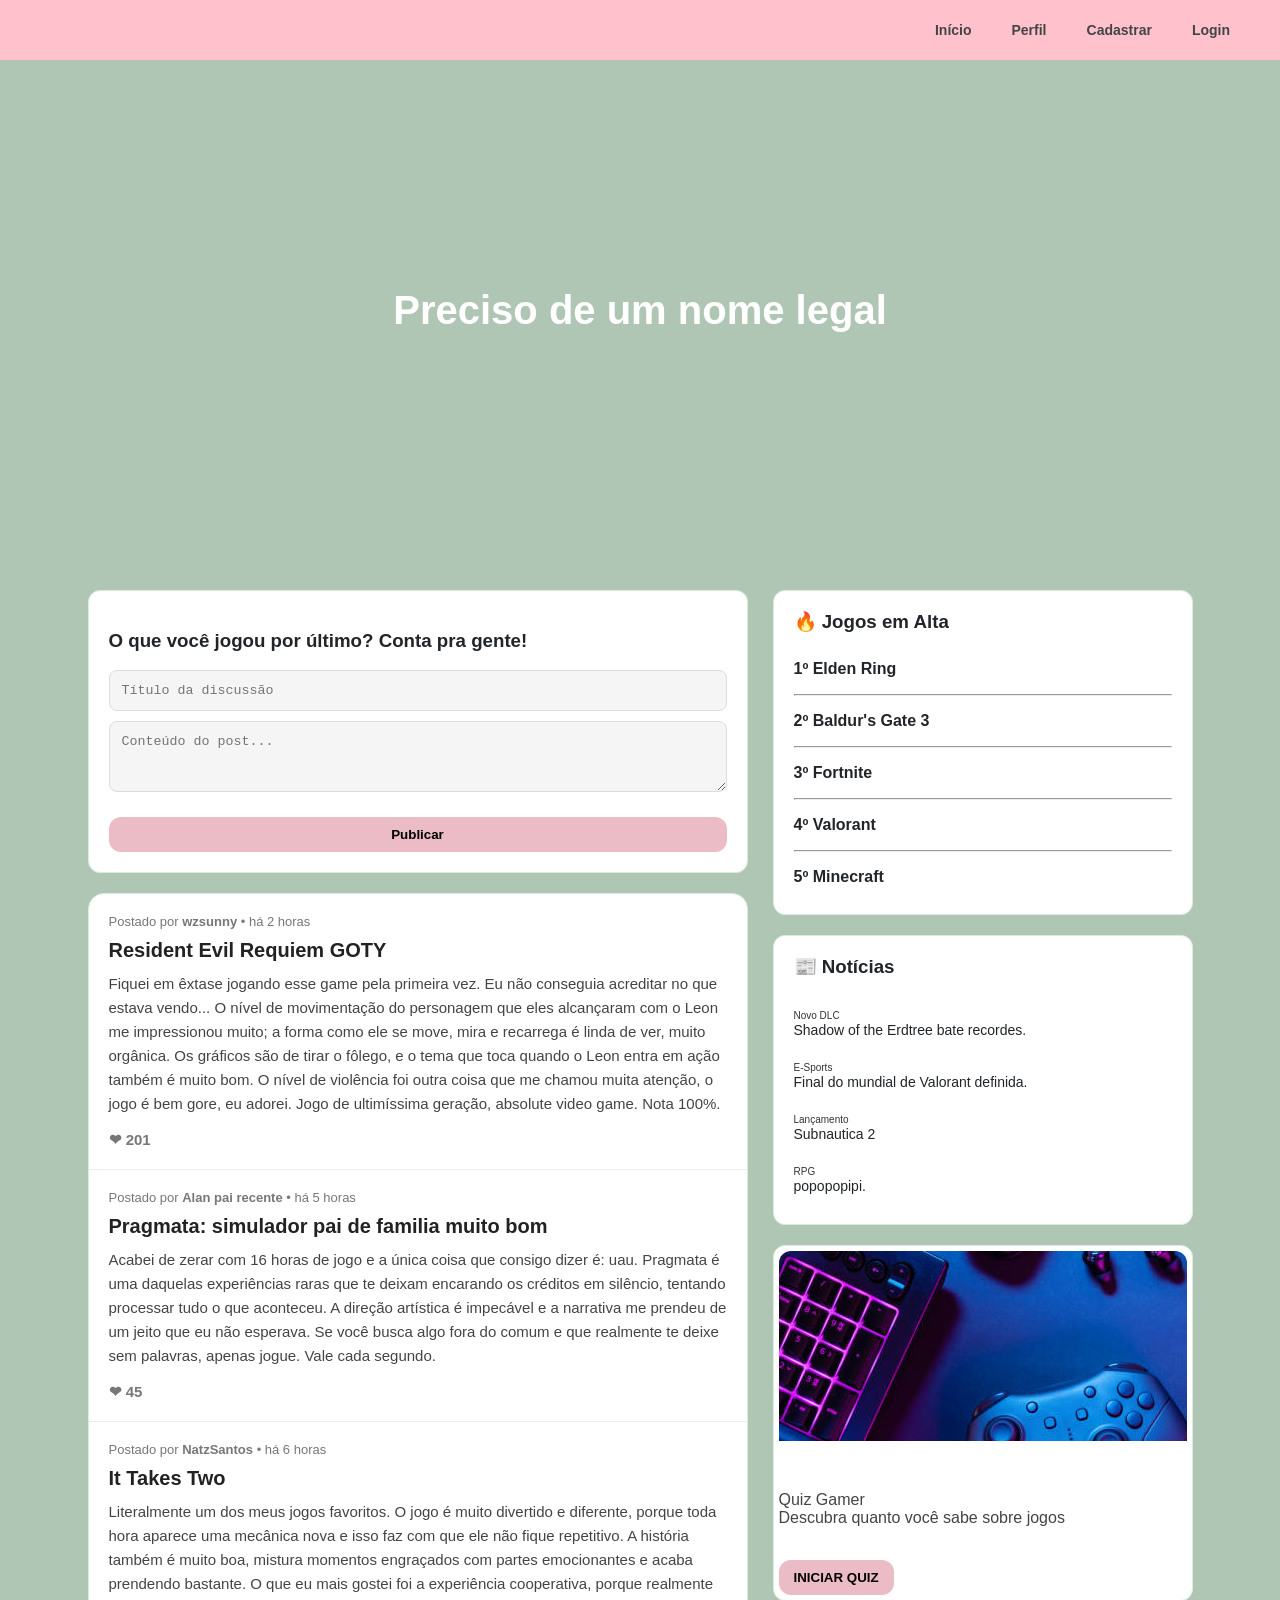
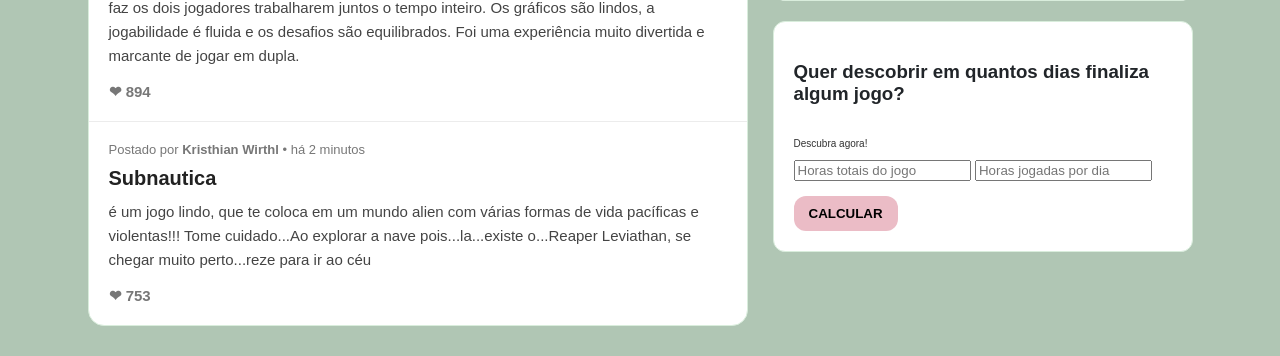
==== commit 93a8cb81: "versao quase finalizada do quiz e ajustes em design" ====
--- a/public/index.html
+++ b/public/index.html
@@ -29,105 +29,102 @@
   <div class="main-container">
 
     <div class="feed-column">
-      <div class="card">
-        <h3>O que você jogou por último? Conta pra gente!</h3>
-        <div class="div-form">
-          <input id="input_titulo" placeholder="Título da discussão">
-          <textarea id="textarea_descricao" rows="3" placeholder="Conteúdo do post..."></textarea>
-          <button onclick="publicar()">Publicar</button>
-        </div>
-      </div>
-
-      <div id="feed_container">
-        <div class="card post">
-          <div class="post-meta">Postado por <b>wzsunny</b> • há 2 horas</div>
-          <div class="post-title">Resident Evil Requiem GOTY</div>
-          <div class="post-content">blablablablabla</div>
-          <button class="btn-like" onclick="curtir(this)">
-            ❤ 201
-          </button>
-        </div>
-
-        <div class="card post">
-          <div class="post-meta">Postado por <b>Alan pai recente</b> • há 5 horas</div>
-          <div class="post-title">Pragmata: simulador pai de familia muito bom</div>
-          <div class="post-content">Acabei de zerar com 16 horas de jogo e a única coisa que consigo dizer é: uau. 
-            Pragmata é uma daquelas experiências raras que te deixam encarando os créditos em silêncio, tentando processar tudo o que aconteceu.
-            A direção artística é impecável e a narrativa me prendeu de um jeito que eu não esperava. Se você busca algo fora do comum e que 
-            realmente te deixe sem palavras, apenas jogue. Vale cada segundo.</div>
-              <button class="btn-like" onclick="curtir(this)">
-            ❤ 45
-          </button>
-        </div>
-      </div>
-    </div>
-
-    <div class="lateral">
-
-      <div class="card">
-        <h3 style="margin-top: 0;">Quiz Gamer</h3><br>
-        <span>Descubra quanto você sabe sobe jogos</span>
-        <button id="btnIniciarQuiz" onclick="iniciarQuiz()">INICIAR QUIZ</button>
-
-
-        <div id="jogo" class="quiz-container" style="display:none;">
-          <div id="infoQuestao">
-            <span>Questão: <span id="spanNumeroDaQuestaoAtual"></span> / <span id="qtdQuestoes"></span></span>
-          </div>
-
-          <div id="perguntaDaQuestaoAtual">
-            <span id="spanQuestaoExibida" class="text-bold"></span>
-          </div>
-
-          <div id="opcoes" class="flex-colunar">
-            <span>
-              <input type="radio" id="primeiraOpcao" name="option" value="alternativaA" />
-              <label for="primeiraOpcao" class="option-label" id="labelOpcaoUm"></label>
-            </span>
-            <span>
-              <input type="radio" id="segundaOpcao" name="option" value="alternativaB" />
-              <label for="segundaOpcao" class="option-label" id="labelOpcaoDois"></label>
-            </span>
-            <span>
-              <input type="radio" id="terceiraOpcao" name="option" value="alternativaC" />
-              <label for="terceiraOpcao" class="option-label" id="labelOpcaoTres"></label>
-            </span>
-            <span>
-              <input type="radio" id="quartaOpcao" name="option" value="alternativaD" />
-              <label for="quartaOpcao" class="option-label" id="labelOpcaoQuatro"></label>
-            </span>
-          </div>
-
-          <div id="botoes" class="flex-colunar">
-            <button onclick="submeter()" id="btnSubmeter">Submeter resposta</button>
-            <button onclick="avancar()" id="btnProx" disabled>Próxima</button>
-            <div id="msgFinal" style="margin-top: 10px; font-size: 14px;"></div>
-            <button onclick="window.location.reload()" id="btnTentarNovamente" style="display:none">Tentar
-              novamente</button>
-          </div>
-        </div>
-      </div>
-
-      <div class="card" id="card_perso">
-
-        <h3 style="margin-top:0">Alice Madness Returns</h3>
-
-        <span>
-          Descubra qual personagem combina com você
-        </span>
-
-        <button id="btnQuizAlice" onclick="iniciarQuizAlice()">
-          INICIAR QUIZ
-        </button>
-
-        <div id="quizAlice" style="display:none; margin-top:15px;">
-          <p id="pergunta_perso"></p>
-          <div id="opcoes_perso" class="flex-colunar"></div>
-
-        </div>
-
-      </div>
-
+
+  <div class="card">
+    <h3>O que você jogou por último? Conta pra gente!</h3>
+
+    <div class="div-form">
+      <input id="input_titulo" placeholder="Título da discussão">
+
+      <textarea id="textarea_descricao"
+      rows="3"
+      placeholder="Conteúdo do post..."></textarea>
+
+      <button onclick="publicar()">
+        Publicar
+      </button>
+    </div>
+  </div>
+
+  <div id="feed_container" class="feed">
+
+    <div class="post">
+      <div class="post-meta">
+        Postado por <b>wzsunny</b> • há 2 horas
+      </div>
+      <div class="post-title">
+        Resident Evil Requiem GOTY
+      </div>
+      <div class="post-content">
+       Fiquei em êxtase jogando esse game pela primeira vez. Eu não conseguia acreditar no que estava vendo... 
+       O nível de movimentação do personagem que eles alcançaram com o Leon me impressionou muito; a forma como ele se move, mira e recarrega é linda de ver,
+      muito orgânica. Os gráficos são de tirar o fôlego, e o tema que toca quando o Leon entra em ação também é muito bom. O nível de violência foi outra coisa que me chamou muita atenção, 
+      o jogo é bem gore, eu adorei. Jogo de ultimíssima geração, absolute video game. Nota 100%.
+      </div>
+      <button class="btn-like" onclick="curtir(this)">
+        ❤ 201
+      </button>
+    </div>
+
+    <div class="post">
+      <div class="post-meta">
+        Postado por <b>Alan pai recente</b> • há 5 horas
+      </div>
+      <div class="post-title">
+        Pragmata: simulador pai de familia muito bom
+      </div>
+
+      <div class="post-content">
+        Acabei de zerar com 16 horas de jogo e a única coisa que consigo dizer é: uau.
+        Pragmata é uma daquelas experiências raras que te deixam encarando os créditos
+        em silêncio, tentando processar tudo o que aconteceu.
+        A direção artística é impecável e a narrativa me prendeu de um jeito que eu
+        não esperava. Se você busca algo fora do comum e que realmente te deixe sem
+        palavras, apenas jogue. Vale cada segundo.
+      </div>
+      <button class="btn-like" onclick="curtir(this)">
+        ❤ 45
+      </button>
+    </div>
+
+    <div class="post">
+      <div class="post-meta">
+        Postado por <b>NatzSantos</b> • há 6 horas
+      </div>
+      <div class="post-title">
+        It Takes Two
+      </div>
+      <div class="post-content">
+      Literalmente um dos meus jogos favoritos. O jogo é muito divertido e diferente, porque toda hora aparece uma mecânica nova e isso faz com que ele não fique repetitivo.
+      A história também é muito boa, mistura momentos engraçados com partes emocionantes e acaba prendendo bastante. O que eu mais gostei foi a experiência cooperativa, porque 
+      realmente faz os dois jogadores trabalharem juntos o tempo inteiro. Os gráficos são lindos, a jogabilidade é fluida e os desafios são equilibrados. 
+      Foi uma experiência muito divertida e marcante de jogar em dupla.
+      </div>
+      <button class="btn-like" onclick="curtir(this)">
+        ❤ 894
+      </button>
+    </div>
+       <div class="post">
+      <div class="post-meta">
+        Postado por <b>Kristhian Wirthl</b> • há 2 minutos
+      </div>
+      <div class="post-title">
+        Subnautica
+      </div>
+      <div class="post-content">
+        é um jogo lindo, que te coloca em um mundo alien com várias formas de vida pacíficas e violentas!!! 
+        Tome cuidado...Ao explorar a nave pois...la...existe o...Reaper Leviathan, se chegar muito perto...reze para ir ao céu 
+     </div>
+      <button class="btn-like" onclick="curtir(this)">
+        ❤ 753
+      </button>
+    </div>
+
+
+  </div>
+</div>
+      
+      <div class="lateral">
       <div class="card">
         <h3 style="margin-top: 0;">🔥 Jogos em Alta</h3>
         <div class="game-row">
@@ -141,8 +138,16 @@
         <div class="game-row">
           <div class="game-info"> <b>3º Fortnite</b></div>
         </div>
-      </div>
-
+           <hr>
+        <div class="game-row">
+          <div class="game-info"> <b>4º Valorant</b></div>
+      </div>  
+         <hr>
+        <div class="game-row">
+          <div class="game-info"> <b>5º Minecraft</b></div>
+      </div> 
+      </div> 
+  
       <div class="card">
         <h3 style="margin-top: 0;">📰 Notícias</h3>
         <div class="news-item">
@@ -153,7 +158,31 @@
           <span>E-Sports</span>
           <div>Final do mundial de Valorant definida.</div>
         </div>
-      </div>
+         <div class="news-item">
+          <span>Lançamento</span>
+          <div>Subnautica 2</div>
+        </div>
+         <div class="news-item">
+          <span>RPG</span>
+          <div>popopopipi.</div>
+        </div>
+      </div>
+
+
+  <div class="card-quiz">
+  <div class="card-top">
+    <img src="./assets/quiz.jpg" />
+  </div>
+  <h3">Quiz Gamer</h3>
+  <br>
+  <span>Descubra quanto você sabe sobre jogos</span>
+  <br><br>
+  <a href="quiz.html">
+    <button id="btnIniciarQuiz">INICIAR QUIZ</button>
+  </a>
+</div>
+
+
 
       <div class="card">
 
@@ -168,20 +197,17 @@
   <div id="resultado_calc"></div>
 
 </div>
-        
-
     </div>
   </div>
 
   <script>
 
-    function publicar() {
-
-    var feed = document.getElementById("feed_container");
-    var div = document.createElement("div");
-    div.className = "card post";
-
+   function publicar() {
+  var feed = document.getElementById("feed_container");
+  var div = document.createElement("div");
+  div.className = "post";
   div.innerHTML = `
+
     <div class="post-meta">
       Postado por <b>Você</b> • agora
     </div>
@@ -195,13 +221,15 @@
     </div>
 
     <button class="btn-like" onclick="curtir(this)">
-      ♡ Curtir
+      ❤ 0
     </button>
+
   `;
 
   feed.insertBefore(div, feed.firstChild);
 
   input_titulo.value = "";
+
   textarea_descricao.value = "";
 }
     function curtir(botao) {
@@ -215,431 +243,6 @@
   }
     }
 
-    const perguntasAlice = [
-      {
-        pergunta: "O que você faria em um perigo?",
-        opcoes: [
-          "Lutaria sem medo",
-          "Tentaria ajudar todos",
-          "Faria algo maluco",
-          "Iria embora"
-        ]
-      },
-
-      {
-        pergunta: "Qual combina mais com você?",
-        opcoes: [
-          "Coragem",
-          "Gentileza",
-          "Loucura",
-          "Mistério"
-        ]
-      },
-
-      {
-        pergunta: "Escolha um lugar:",
-        opcoes: [
-          "Castelo sombrio",
-          "Jardim mágico",
-          "Mesa do chá",
-          "Floresta escura"
-        ]
-      },
-
-      {
-        pergunta: "Escolha uma arma:",
-        opcoes: [
-          "Espada Vorpal",
-          "Magia",
-          "Martelo gigante",
-          "Nenhuma"
-        ]
-      },
-
-      {
-        pergunta: "Como seus amigos te descrevem?",
-        opcoes: [
-          "Destemido",
-          "Carinhoso",
-          "Doido",
-          "Misterioso"
-        ]
-      }
-    ];
-
-    let atualAlice = 0;
-
-    let A = 0;
-    let B = 0;
-    let C = 0;
-    let D = 0;
-
-    function iniciarQuizAlice() {
-
-      atualAlice = 0;
-
-      A = 0;
-      B = 0;
-      C = 0;
-      D = 0;
-
-      document.getElementById("quizAlice").style.display = "block";
-
-      document.getElementById("btnQuizAlice").style.display = "none";
-
-      carregarAlice();
-    }
-    function carregarAlice() {
-
-      let perguntaAtual = perguntasAlice[atualAlice];
-
-      document.getElementById("pergunta_perso").innerText =
-        perguntaAtual.pergunta;
-
-      let opcoesDiv = document.getElementById("opcoes_perso");
-
-      opcoesDiv.innerHTML = "";
-
-      for (let i = 0; i < 4; i++) {
-
-        opcoesDiv.innerHTML += `
-                <button class="btn-perso" id="alice${i}" onclick="responderAlice(${i})">
-                    ${perguntaAtual.opcoes[i]}
-                </button>
-            `;
-      }
-    }
-
-    function responderAlice(i) {
-
-      if (i == 0) {
-        A++;
-      }
-
-      if (i == 1) {
-        B++;
-      }
-
-      if (i == 2) {
-        C++;
-      }
-
-      if (i == 3) {
-        D++;
-      }
-
-      atualAlice++;
-
-      if (atualAlice < perguntasAlice.length) {
-
-        carregarAlice();
-
-      } else {
-
-        let personagem = "";
-
-        if (A >= B && A >= C && A >= D) {
-          personagem = "🖤 Você é a Alice!";
-        }
-
-        else if (B >= A && B >= C && B >= D) {
-          personagem = "😺 Você é o Cheshire!";
-        }
-
-        else if (C >= A && C >= B && C >= D) {
-          personagem = "🎩 Você é o Chapeleiro!";
-        }
-
-        else {
-          personagem = "👑 Você é a Rainha Vermelha!";
-        }
-
-        document.getElementById('card_perso').innerHTML = `
-                <h3>Resultado:</h3>
-
-                <p style="font-weight:bold; color:var(--cor-principal)">
-                    ${personagem}
-                </p>
-
-                <button onclick="location.reload()">
-                    Refazer
-                </button>
-            `;
-      }
-    }
-
-    const listaDeQuestoes = [
-
-      {
-        pergunta: "Quem é o protagonista de The Legend of Zelda?",
-        alternativaA: "Zelda",
-        alternativaB: "Link",
-        alternativaC: "Ganon",
-        alternativaD: "Sheik",
-        alternativaCorreta: "alternativaB"
-      },
-
-      {
-        pergunta: "Em qual ano foi lançado o primeiro PlayStation?",
-        alternativaA: "1994",
-        alternativaB: "1990",
-        alternativaC: "2000",
-        alternativaD: "1996",
-        alternativaCorreta: "alternativaA"
-      },
-
-      {
-        pergunta: "Qual empresa criou o jogo Minecraft?",
-        alternativaA: "Rockstar",
-        alternativaB: "Valve",
-        alternativaC: "Mojang",
-        alternativaD: "Ubisoft",
-        alternativaCorreta: "alternativaC"
-      },
-
-      {
-        pergunta: "Qual é o nome do encanador da Nintendo?",
-        alternativaA: "Luigi",
-        alternativaB: "Mario",
-        alternativaC: "Wario",
-        alternativaD: "Toad",
-        alternativaCorreta: "alternativaB"
-      },
-
-      {
-        pergunta: "Em GTA San Andreas, qual é o nome do protagonista?",
-        alternativaA: "Tommy",
-        alternativaB: "CJ",
-        alternativaC: "Trevor",
-        alternativaD: "Franklin",
-        alternativaCorreta: "alternativaB"
-      },
-
-      {
-        pergunta: "Qual destes jogos é da FromSoftware?",
-        alternativaA: "Elden Ring",
-        alternativaB: "Valorant",
-        alternativaC: "Overwatch",
-        alternativaD: "Fortnite",
-        alternativaCorreta: "alternativaA"
-      },
-
-      {
-        pergunta: "Qual Pokémon é conhecido como o mascote da franquia?",
-        alternativaA: "Charizard",
-        alternativaB: "Bulbasaur",
-        alternativaC: "Pikachu",
-        alternativaD: "Mew",
-        alternativaCorreta: "alternativaC"
-      },
-
-      {
-        pergunta: "Qual jogo possui o personagem Kratos?",
-        alternativaA: "Dark Souls",
-        alternativaB: "God of War",
-        alternativaC: "Devil May Cry",
-        alternativaD: "Assassin's Creed",
-        alternativaCorreta: "alternativaB"
-      },
-
-      {
-        pergunta: "Qual battle royale foi criado pela Epic Games?",
-        alternativaA: "PUBG",
-        alternativaB: "Warzone",
-        alternativaC: "Apex Legends",
-        alternativaD: "Fortnite",
-        alternativaCorreta: "alternativaD"
-      },
-
-      {
-        pergunta: "Qual personagem fala 'It's me, *****!'?",
-        alternativaA: "Luigi",
-        alternativaB: "Bowser",
-        alternativaC: "Mario",
-        alternativaD: "Yoshi",
-        alternativaCorreta: "alternativaC"
-      }
-    ];
-
-    let numeroDaQuestaoAtual = 0;
-    let certas = 0;
-    let erradas = 0;
-    let quantidadeDeQuestoes = listaDeQuestoes.length;
-
-    function onloadEsconder() {
-      document.getElementById('jogo').style.display = "none";
-    }
-
-    function iniciarQuiz() {
-      document.getElementById('jogo').style.display = "flex";
-      document.getElementById('btnIniciarQuiz').style.display = "none";
-      document.getElementById('qtdQuestoes').innerHTML = quantidadeDeQuestoes;
-      preencherHTMLcomQuestaoAtual(0);
-
-      iniciarQuizAlice();
-    }
-
-    function preencherHTMLcomQuestaoAtual(index) {
-      habilitarAlternativas(true);
-      const questaoAtual = listaDeQuestoes[index];
-      numeroDaQuestaoAtual = index;
-
-      document.getElementById("spanNumeroDaQuestaoAtual").innerHTML = index + 1;
-      document.getElementById("spanQuestaoExibida").innerHTML = questaoAtual.pergunta;
-      document.getElementById("labelOpcaoUm").innerHTML = questaoAtual.alternativaA;
-      document.getElementById("labelOpcaoDois").innerHTML = questaoAtual.alternativaB;
-      document.getElementById("labelOpcaoTres").innerHTML = questaoAtual.alternativaC;
-      document.getElementById("labelOpcaoQuatro").innerHTML = questaoAtual.alternativaD;
-    }
-
-    function submeter() {
-      const options = document.getElementsByName("option");
-      let checked = false;
-
-      for (let i = 0; i < options.length; i++) {
-        if (options[i].checked) checked = true;
-      }
-
-      if (!checked) {
-        alert("Escolha uma opção!");
-      }
-
-      else {
-        btnSubmeter.disabled = true;
-        btnProx.disabled = false;
-        habilitarAlternativas(false);
-        checarResposta();
-      }
-    }
-
-    function checarResposta() {
-      const questaoAtual = listaDeQuestoes[numeroDaQuestaoAtual];
-      const options = document.getElementsByName("option");
-
-      options.forEach((option) => {
-
-        let labelId = option.labels[0].id;
-
-        if (option.checked) {
-
-          if (option.value === questaoAtual.alternativaCorreta) {
-
-            document.getElementById(labelId)
-              .classList.add("text-success-with-bg");
-
-            certas++;
-
-          } else {
-
-            document.getElementById(labelId)
-              .classList.add("text-danger-with-bg");
-
-            erradas++;
-
-            options.forEach(opt => {
-
-              if (opt.value === questaoAtual.alternativaCorreta)
-
-                document.getElementById(opt.labels[0].id)
-                  .classList.add("text-success-with-bg");
-            });
-          }
-        }
-      });
-
-      document.getElementById("spanCertas").innerHTML = certas;
-      document.getElementById("spanErradas").innerHTML = erradas;
-    }
-
-    function avancar() {
-
-      numeroDaQuestaoAtual++;
-
-      if (numeroDaQuestaoAtual < quantidadeDeQuestoes) {
-
-        limparCores();
-        desmarcarRadio();
-
-        preencherHTMLcomQuestaoAtual(numeroDaQuestaoAtual);
-
-        btnProx.disabled = true;
-        btnSubmeter.disabled = false;
-
-      } else {
-
-        finalizarJogo();
-      }
-    }
-function finalizarJogo() {
-
-  document.getElementById('jogo').innerHTML = `
-  
-    <h3>🎉 Parabéns, você concluiu o quiz!</h3>
-
-    <p style="margin-top:10px;">
-      ✅ Acertos: ${certas}
-      <br>
-      ❌ Erros: ${erradas}
-    </p>
-
-    <button onclick="window.location.reload()" 
-    id="btnTentarNovamente">
-      Tentar novamente
-    </button>
-  `;
-}
-
-function habilitarAlternativas(status) {
-
-  const options = document.getElementsByName("option");
-
-  options.forEach(opt => {
-    opt.disabled = !status;
-  });
-
-}
-
-    function limparCores() {
-
-      const labels = [
-        "labelOpcaoUm",
-        "labelOpcaoDois",
-        "labelOpcaoTres",
-        "labelOpcaoQuatro"
-      ];
-
-      labels.forEach(id =>
-
-        document.getElementById(id)
-          .classList.remove(
-            "text-success-with-bg",
-            "text-danger-with-bg"
-          )
-      );
-    }
-
-    function desmarcarRadio() {
-      const options = document.getElementsByName("option");
-      options.forEach(opt => opt.checked = false);
-    }
-  function calcularDias() {
-
-  let horasJogo = Number(input_horasJogo.value);
-  let horasDia = Number(input_horasDia.value);
-
-  if (horasJogo <= 0 || horasDia <= 0) {
-
-    resultado_calc.innerHTML =
-      "Digite valores válidos!";
-
-  } else {
-    let dias = horasJogo / horasDia;
-
-    resultado_calc.innerHTML =
-      `Você terminará o jogo em aproximadamente 
-      <b>${dias} dias</b>`;
-  }
-}
   </script>
 </body>
 
--- a/public/css/stylehome.css
+++ b/public/css/stylehome.css
@@ -1,21 +1,22 @@
 :root {
-  --cor-principal: #ffc1cc;   
-  --cor-detalhe: #f5f5f5;     
-  --cor-fundo: #f8f9fa;       
-  --cor-card: #ffffff;         
-  --cor-texto: #212529;       
-  --danger: #e03975;          
-  --borda: #dee2e6;           
+  --cor-principal: #EBBCC6;
+  --cor-detalhe: #f5f5f5;
+  --cor-fundo: #f8f9fa;
+  --cor-card: #ffffff;
+  --cor-texto: #212529;
+  --danger: #e03975;
+  --borda: #dee2e6;
 }
 
 body {
   font-family: sans-serif;
-  background-color: var(--cor-fundo);
+  background-color: #B0C6B4; 
+  /* background-color: #E2ECEB; */
   color: var(--cor-texto);
   margin: 0;
 }
 
-/* HEADER */
+
 .header {
   display: flex;
   justify-content: space-between;
@@ -29,6 +30,7 @@
   color: var(--cor-principal);
   font-size: 24px;
 }
+
 .navbar {
   display: flex;
   align-items: center;
@@ -46,7 +48,8 @@
   gap: 6px;
 }
 
-/* SECTION HERO */
+/* HERO */
+
 .hero {
   height: 500px;
   width: 100%;
@@ -55,21 +58,15 @@
   background-size: cover;
   background-position: center;
   display: flex;
-  flex-direction: column;
   justify-content: center;
   align-items: center;
-  text-align: center;
 }
 
 .hero h2 {
   font-size: 40px;
-  margin-bottom: 400px;
-  color: #fff;
-  margin-right: 40px;
-}
-
-
-/* LAYOUT PRINCIPAL */
+  color: white;
+}
+
 .main-container {
   display: flex;
   justify-content: center;
@@ -79,7 +76,6 @@
   margin: 0 auto;
 }
 
-/* COLUNAS */
 .feed-column {
   width: 55%;
 }
@@ -91,25 +87,41 @@
   gap: 20px;
 }
 
+
 .card {
-  background-color: var(--cor-card);
+  background-color: #fff;
   border-radius: 12px;
   padding: 20px;
   border: 1px solid #D9EDDC;
 }
 
-/* FORMULÁRIO DE PUBLICAÇÃO */
+.card-quiz {
+  color: #444;
+  background-color: #fff;
+  border-radius: 12px;
+  padding: 5px;
+  border: 1px solid #D9EDDC;
+}
+.card-top {
+overflow: hidden;
+margin-bottom: 50px;
+width:auto;
+height: 190px;
+border-radius: 12px 12px 0px 0px;
+}
+
 .div-form {
   display: flex;
   flex-direction: column;
   gap: 10px;
+  font-family: monospace;
 }
 
 .div-form input,
 .div-form textarea {
   width: 100%;
   background-color: #f5f5f5;
-  border: 1px solid;
+  border: 1px solid #ddd;
   border-radius: 8px;
   color: #333;
   padding: 12px;
@@ -117,7 +129,6 @@
   font-family: monospace;
 }
 
-/* BOTÕES */
 button {
   padding: 10px 15px;
   border-radius: 12px;
@@ -125,9 +136,68 @@
   background-color: var(--cor-principal);
   font-weight: bold;
   margin-top: 15px;
-}
-
-/* ESTILOS DO QUIZ */
+  cursor: pointer;
+}
+
+.feed {
+  background-color: #ffffff;
+  border-radius: 16px;
+  overflow: hidden;
+  border: 1px solid #D9EDDC;
+  margin-top: 20px;
+}
+
+.post {
+  padding: 20px;
+  border-bottom: 1px solid #ececec;
+  transition: 0.2s;
+}
+
+.post:last-child {
+  border-bottom: none;
+}
+
+.post:hover {
+  background-color: #fafafa;
+}
+
+.post-meta {
+  font-size: 13px;
+  color: #777;
+  margin-bottom: 10px;
+}
+
+.post-title {
+  font-size: 20px;
+  font-weight: bold;
+  margin-bottom: 10px;
+  color: #222;
+}
+
+.post-content {
+  font-size: 15px;
+  line-height: 1.6;
+  color: #444;
+}
+
+.btn-like {
+  margin-top: 15px;
+  background: transparent;
+  border: none;
+  cursor: pointer;
+  font-size: 15px;
+  color: #777;
+  padding: 0;
+}
+
+.btn-like:hover {
+  transform: scale(1.05);
+}
+
+.btn-like.curtido {
+  color: #e63946;
+}
+
 .quiz-container {
   display: flex;
   flex-direction: column;
@@ -153,14 +223,13 @@
   border-radius: 4px;
 }
 
-/* PERSONALIDADE */
 .btn-perso {
   background-color: #f5f5f5;
   color: #444;
   text-align: left;
 }
 
-/* NOTÍCIAS E JOGOS EM ALTA */
+
 .news-item {
   padding: 10px 0;
   font-size: 14px;
@@ -169,8 +238,8 @@
 .news-item span {
   color: #333;
   font-size: 10px;
-
-}
+}
+
 
 .game-row {
   display: flex;
@@ -188,40 +257,4 @@
 .trend-up {
   color: var(--cor-principal);
   font-weight: bold;
-}
-
-/* POSTS NO FEED */
-.post {
-  margin-top: 20px;
-  border-left: 4px solid var(--cor-principal);
-  padding-left: 15px;
-}
-
-.post-meta {
-  font-size: 12px;
-  margin-bottom: 8px;
-}
-
-.post-title {
-  font-size: 18px;
-  font-weight: bold;
-  margin: 0 0 10px 0;
-}
-
-.post-content {
-  font-size: 14px;
-  line-height: 1.5;
-}
-.btn-like {
-  margin-top: 15px;
-  margin-left: 545px;
-  background: transparent;
-  border: none;
-  cursor: pointer;
-  font-size: 15px;
-  color: #777;
-}
-
-.btn-like.curtido {
-  color: #e63946;
-}
+}
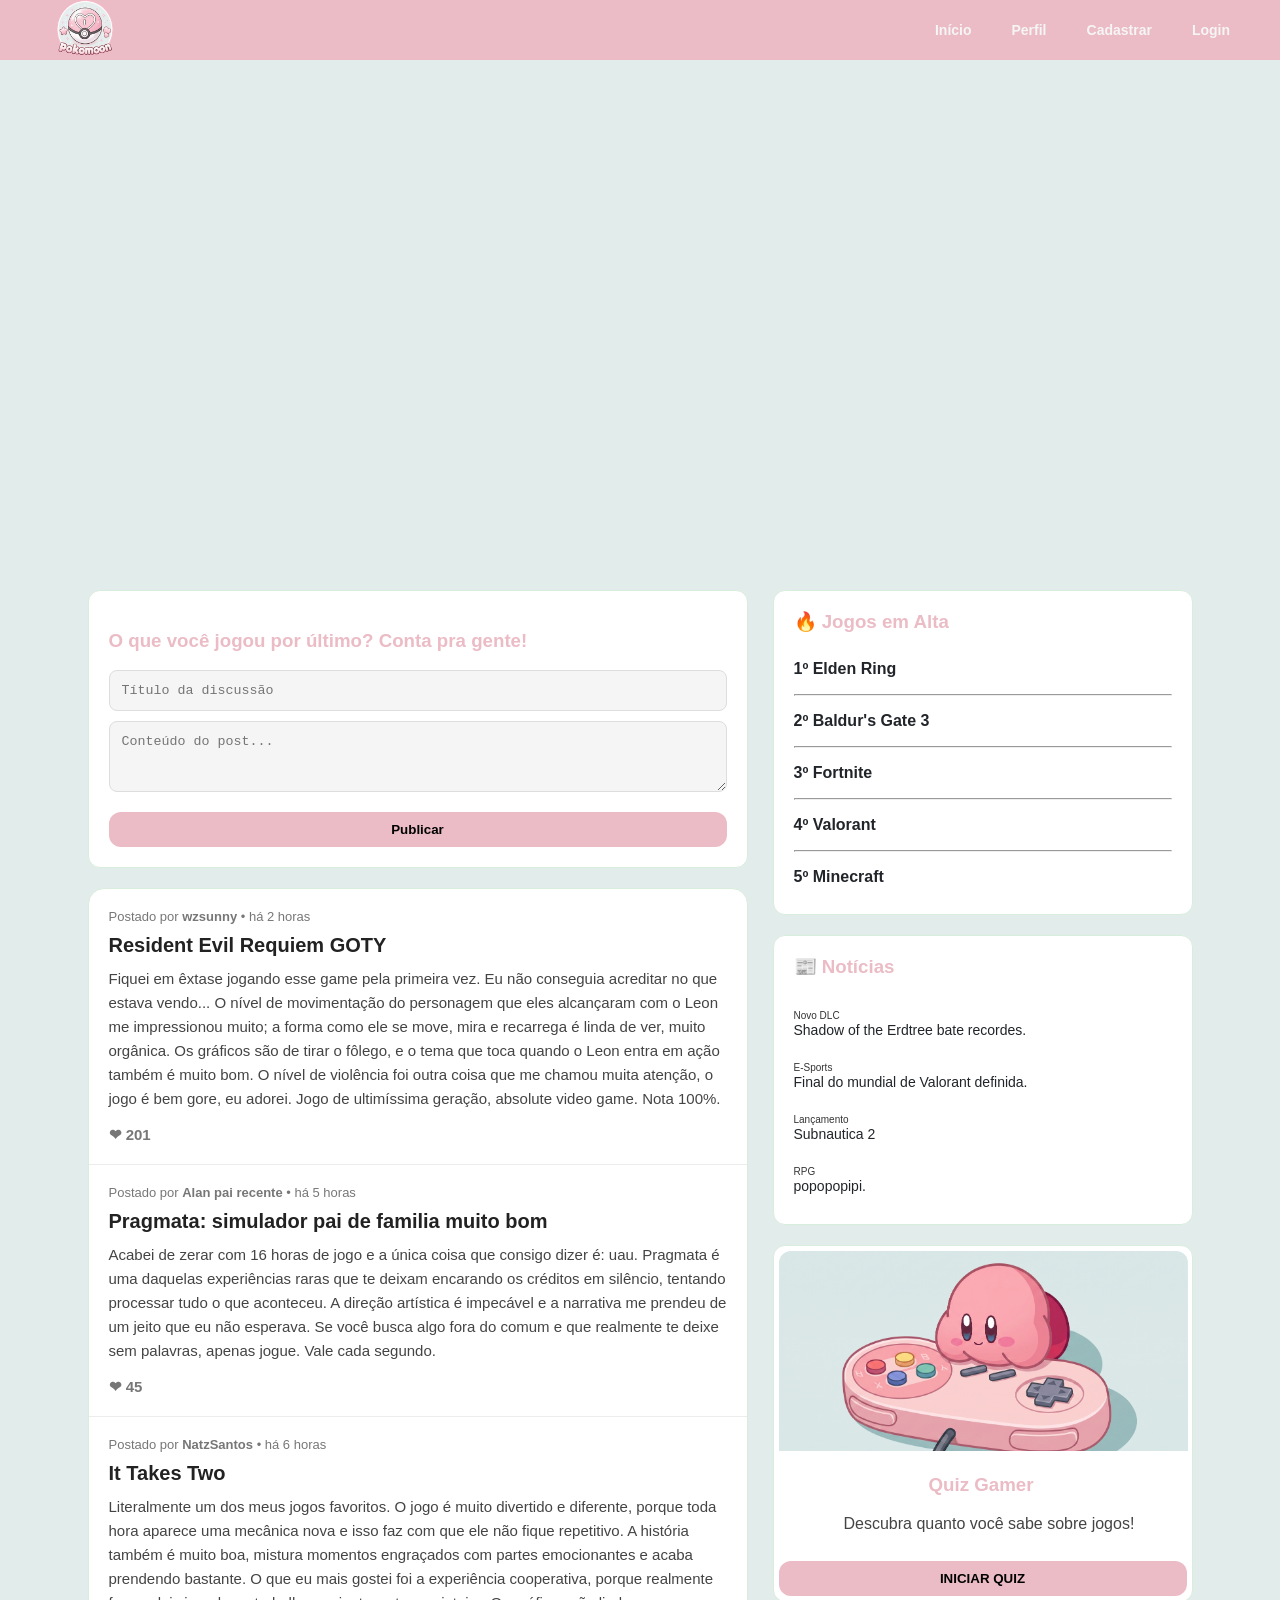
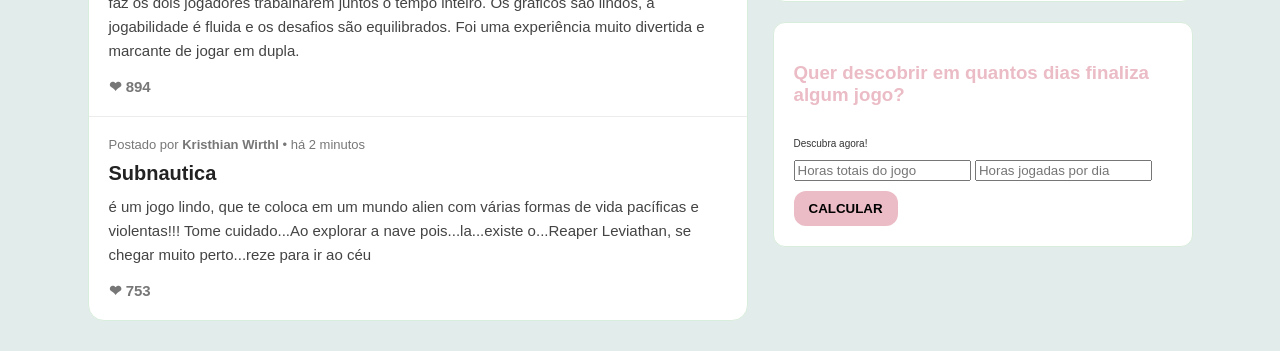
==== commit 2ad81de3: "estilizando a capa do quiz, e adicionando logo no site" ====
--- a/public/index.html
+++ b/public/index.html
@@ -12,8 +12,7 @@
 <body onload="onloadEsconder()">
 
 <div class="header">
-    <div class="header-logo">
-    </div>
+    <img class="header-logo" src="./assets/logopok.png">
     <ul class="navbar">
       <li><a href="index.html">Início</a></li>
       <li><a href="perfil.html">Perfil</a></li>
@@ -23,7 +22,6 @@
   </div>
 
   <section class="hero">
-    <h2>Preciso de um nome legal</h2>
   </section>
 
   <div class="main-container">
@@ -170,12 +168,9 @@
 
 
   <div class="card-quiz">
-  <div class="card-top">
-    <img src="./assets/quiz.jpg" />
-  </div>
-  <h3">Quiz Gamer</h3>
-  <br>
-  <span>Descubra quanto você sabe sobre jogos</span>
+    <img class="card-img" src="./assets/kirbyy.png"/>
+  <h3>Quiz Gamer</h3>
+  <span>Descubra quanto você sabe sobre jogos!</span>
   <br><br>
   <a href="quiz.html">
     <button id="btnIniciarQuiz">INICIAR QUIZ</button>
--- a/public/css/stylehome.css
+++ b/public/css/stylehome.css
@@ -10,8 +10,8 @@
 
 body {
   font-family: sans-serif;
-  background-color: #B0C6B4; 
-  /* background-color: #E2ECEB; */
+ /* background-color: #B0C6B4; */
+  background-color: #E2ECEB; 
   color: var(--cor-texto);
   margin: 0;
 }
@@ -23,12 +23,12 @@
   align-items: center;
   padding: 0 50px;
   height: 60px;
-  background-color: #ffc1cc;
-}
-
-.header h1 {
-  color: var(--cor-principal);
-  font-size: 24px;
+  background-color: #EBBCC6;
+}
+.header-logo {
+width: 70px;
+height: 70px;
+object-fit: cover;
 }
 
 .navbar {
@@ -40,15 +40,14 @@
 
 .navbar li a {
   text-decoration: none;
-  color: #444;
+  font-weight: bold;
+  color: #f5f5f5;
   font-size: 14px;
-  font-weight: 700;
   display: flex;
   align-items: center;
   gap: 6px;
 }
 
-/* HERO */
 
 .hero {
   height: 500px;
@@ -62,11 +61,6 @@
   align-items: center;
 }
 
-.hero h2 {
-  font-size: 40px;
-  color: white;
-}
-
 .main-container {
   display: flex;
   justify-content: center;
@@ -93,6 +87,15 @@
   border-radius: 12px;
   padding: 20px;
   border: 1px solid #D9EDDC;
+}
+
+.card h3{
+  color: #EBBCC6
+}
+
+.card-quiz h3 {
+color: #EBBCC6;
+margin-left: 150px;
 }
 
 .card-quiz {
@@ -102,11 +105,20 @@
   padding: 5px;
   border: 1px solid #D9EDDC;
 }
-.card-top {
+
+.card-quiz span {
+  margin-left: 65px;
+}
+
+.card-quiz button {
+  width: 408px;
+}
+
+.card-img {
 overflow: hidden;
-margin-bottom: 50px;
-width:auto;
-height: 190px;
+width: 409px;
+height: 200px;
+object-fit: cover;
 border-radius: 12px 12px 0px 0px;
 }
 
@@ -135,7 +147,7 @@
   border: none;
   background-color: var(--cor-principal);
   font-weight: bold;
-  margin-top: 15px;
+  margin-top: 10px;
   cursor: pointer;
 }
 
